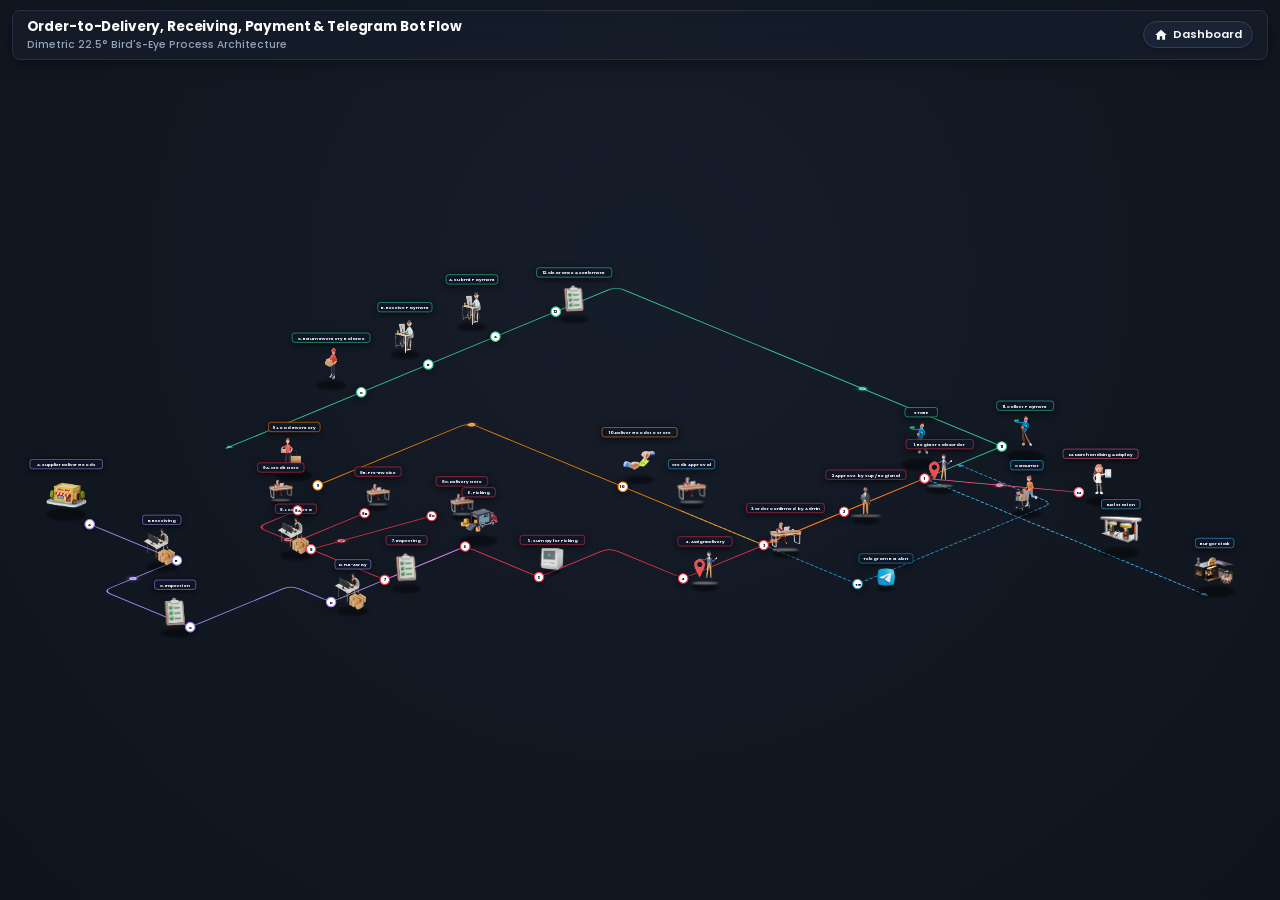
==== index.html @ 06680457 "Update dimetric process workflow diagram layout and assets" ====
<!DOCTYPE html>
<html lang="en">
<head>
    <meta charset="UTF-8">
    <meta name="viewport" content="width=device-width, initial-scale=1, viewport-fit=cover">
    <title>Order-to-Delivery, Receiving and Payment Flow Diagram</title>
    <!-- Google Fonts: Poppins -->
    <link rel="preconnect" href="https://fonts.googleapis.com">
    <link rel="preconnect" href="https://fonts.gstatic.com" crossorigin>
    <link href="https://fonts.googleapis.com/css2?family=Poppins:wght@400;500;600;700&display=swap" rel="stylesheet">
    <style>
        :root {
            --bg-main: #0f141c;
            --surface-card: #161d2a;
            --surface-alt: #1a2333;
            --border-subtle: #242f42;
            --border-muted: #2f3e57;
            --primary-color: #6366f1;
            --text-main: #f8fafc;
            --text-muted: #94a3b8;
            --font-family: 'Poppins', Arial, sans-serif;
            --color-red: #F0324B;
            --color-orange: #FF8C00;
            --color-green: #34D399;
            --color-purple: #A78BFA;
            --color-pink: #FF5C8A;
            --color-blue: #38BDF8;
            --color-telegram: #229ED9;
        }

        * {
            box-sizing: border-box;
            margin: 0;
            padding: 0;
        }

        html, body {
            width: 100vw;
            height: 100vh;
            margin: 0;
            padding: 0;
            overflow: hidden;
            background-color: var(--bg-main);
            font-family: var(--font-family);
            color: var(--text-main);
            -webkit-font-smoothing: antialiased;
        }

        /* Floating Top Dark Glass Header */
        header {
            position: absolute;
            top: 10px;
            left: 12px;
            right: 12px;
            padding: 0.35rem 0.85rem;
            display: flex;
            justify-content: space-between;
            align-items: center;
            border: 1px solid var(--border-subtle);
            background: rgba(22, 29, 42, 0.85);
            backdrop-filter: blur(12px);
            -webkit-backdrop-filter: blur(12px);
            border-radius: 8px;
            box-shadow: 0 4px 16px rgba(0, 0, 0, 0.35);
            z-index: 50;
        }

        .header-title-container {
            display: flex;
            flex-direction: column;
            gap: 0.05rem;
        }

        h1 {
            font-size: 0.85rem;
            font-weight: 700;
            color: #f8fafc;
            letter-spacing: -0.01em;
        }

        .subtitle {
            font-size: 0.65rem;
            color: var(--text-muted);
            font-weight: 500;
        }

        .controls {
            display: flex;
            align-items: center;
            gap: 0.5rem;
        }

        .btn-control {
            display: inline-flex;
            align-items: center;
            gap: 0.3rem;
            background-color: var(--surface-alt);
            border: 1px solid var(--border-muted);
            color: #f8fafc;
            font-family: var(--font-family);
            font-size: 0.7rem;
            font-weight: 600;
            padding: 0.25rem 0.65rem;
            border-radius: 9999px;
            cursor: pointer;
            transition: all 0.2s ease;
            box-shadow: 0 2px 4px rgba(0,0,0,0.2);
            text-decoration: none;
        }

        .btn-control:hover {
            background-color: var(--border-subtle);
            border-color: var(--primary-color);
            color: #38bdf8;
        }

        .btn-control:focus-visible {
            outline: 2px solid var(--primary-color);
            outline-offset: 2px;
        }

        .btn-control svg {
            width: 14px;
            height: 14px;
            fill: currentColor;
        }

        /* Full Viewport Canvas */
        main {
            position: absolute;
            inset: 0;
            width: 100vw;
            height: 100vh;
            display: flex;
            align-items: center;
            justify-content: center;
            overflow: hidden;
            background: radial-gradient(circle at 50% 30%, #161d2a 0%, #0f141c 100%);
        }

        .diagram-wrapper {
            width: 100vw;
            height: 100vh;
            position: relative;
        }

        svg#workflow-svg {
            width: 100vw;
            height: 100vh;
            display: block;
            overflow: visible;
        }

        /* Route Paths Styling */
        .route-path {
            fill: none;
            stroke-width: 3.25px;
            stroke-linejoin: round;
            stroke-linecap: round;
            transition: stroke-width 0.25s ease, opacity 0.25s ease;
        }

        .route-path.dashed {
            stroke-dasharray: 7, 7;
        }

        /* Node Badge Styling */
        .node-group {
            cursor: pointer;
            transition: transform 0.25s cubic-bezier(0.34, 1.56, 0.64, 1);
        }

        .node-circle {
            fill: #ffffff;
            stroke-width: 3px;
            filter: drop-shadow(0 4px 10px rgba(0,0,0,0.6));
            transition: r 0.2s ease, fill 0.2s ease;
        }

        .node-group:hover .node-circle,
        .node-group:focus-visible .node-circle {
            r: 15.5px;
            fill: #161d2a;
        }

        .node-text {
            font-family: var(--font-family);
            font-size: 11px;
            font-weight: 800;
            text-anchor: middle;
            dominant-baseline: central;
            pointer-events: none;
            fill: #0f141c;
            transition: fill 0.2s ease;
        }

        .node-group:hover .node-text,
        .node-group:focus-visible .node-text {
            fill: #ffffff;
        }

        .node-group:focus {
            outline: none;
        }

        .node-group:focus-visible .node-circle {
            stroke-dasharray: none;
            outline: 3px solid #38bdf8;
            outline-offset: 3px;
        }

        /* Upright Label Pill & Static Image Styling */
        .upright-group {
            pointer-events: none;
        }

        .hit-target {
            pointer-events: none;
        }

        .upright-image-container {
            pointer-events: none;
        }

        .upright-label-group {
            pointer-events: none;
        }

        .upright-label-text {
            font-family: var(--font-family);
            font-size: 11.5px;
            font-weight: 700;
            fill: #ffffff;
            text-anchor: middle;
            dominant-baseline: central;
            letter-spacing: -0.01em;
        }

        /* Motion Packets */
        .packet-particle {
            filter: drop-shadow(0 0 6px currentColor);
        }

        /* Dimming & Highlight states */
        .dimmed {
            opacity: 0.2 !important;
        }

        .highlighted {
            opacity: 1.0 !important;
            stroke-width: 4.5px !important;
        }

        /* Interactive Floating Tooltip */
        .tooltip {
            position: absolute;
            pointer-events: none;
            background: rgba(15, 23, 42, 0.96);
            border: 1px solid var(--border-muted);
            color: #ffffff;
            padding: 0.65rem 0.95rem;
            border-radius: 8px;
            font-size: 0.8rem;
            box-shadow: 0 12px 30px rgba(0, 0, 0, 0.5);
            backdrop-filter: blur(8px);
            opacity: 0;
            transform: translate(-50%, -120%) scale(0.95);
            transition: opacity 0.2s ease, transform 0.2s ease;
            z-index: 100;
            max-width: 270px;
            line-height: 1.4;
        }

        .tooltip.visible {
            opacity: 1;
            transform: translate(-50%, -120%) scale(1);
        }

        .tooltip-header {
            display: flex;
            align-items: center;
            gap: 0.5rem;
            font-weight: 700;
            font-size: 0.85rem;
            margin-bottom: 0.2rem;
        }

        .tooltip-badge {
            display: inline-flex;
            align-items: center;
            justify-content: center;
            min-width: 20px;
            height: 20px;
            padding: 0 4px;
            border-radius: 50%;
            color: #fff;
            font-size: 0.725rem;
            font-weight: 700;
        }

        .tooltip-desc {
            color: #cbd5e1;
            font-weight: 400;
        }

        @media (max-width: 768px) {
            header {
                top: 8px; left: 8px; right: 8px;
                padding: 0.5rem 1rem;
            }
            h1 { font-size: 1rem; }
        }
    </style>
</head>
<body>

    <header>
        <div class="header-title-container">
            <h1>Order-to-Delivery, Receiving, Payment & Telegram Bot Flow</h1>
            <div class="subtitle">Dimetric 22.5° Bird's-Eye Process Architecture</div>
        </div>
        <div class="controls">
            <a href="index.php" class="btn-control" title="Return to Dashboard">
                <svg viewBox="0 0 24 24"><path d="M10 20v-6h4v6h5v-8h3L12 3 2 12h3v8z"/></svg>
                <span>Dashboard</span>
            </a>
        </div>
    </header>

    <main>
        <div class="diagram-wrapper">
            <div id="diagram-tooltip" class="tooltip" role="tooltip"></div>
            <svg id="workflow-svg" preserveAspectRatio="xMidYMid meet">
                <defs>
                    <!-- Uniform Arrowhead Markers for Route Ends -->
                    <marker id="arrow-red" viewBox="0 0 10 10" refX="6" refY="5" markerWidth="6" markerHeight="6" orient="auto-start-reverse">
                        <path d="M 0 1.5 L 9 5 L 0 8.5 Z" fill="#F0324B"/>
                    </marker>
                    <marker id="arrow-orange" viewBox="0 0 10 10" refX="6" refY="5" markerWidth="6" markerHeight="6" orient="auto-start-reverse">
                        <path d="M 0 1.5 L 9 5 L 0 8.5 Z" fill="#FF8C00"/>
                    </marker>
                    <marker id="arrow-green" viewBox="0 0 10 10" refX="6" refY="5" markerWidth="6" markerHeight="6" orient="auto-start-reverse">
                        <path d="M 0 1.5 L 9 5 L 0 8.5 Z" fill="#34D399"/>
                    </marker>
                    <marker id="arrow-purple" viewBox="0 0 10 10" refX="6" refY="5" markerWidth="6" markerHeight="6" orient="auto-start-reverse">
                        <path d="M 0 1.5 L 9 5 L 0 8.5 Z" fill="#A78BFA"/>
                    </marker>
                    <marker id="arrow-pink" viewBox="0 0 10 10" refX="6" refY="5" markerWidth="6" markerHeight="6" orient="auto-start-reverse">
                        <path d="M 0 1.5 L 9 5 L 0 8.5 Z" fill="#FF5C8A"/>
                    </marker>
                    <marker id="arrow-blue" viewBox="0 0 10 10" refX="6" refY="5" markerWidth="6" markerHeight="6" orient="auto-start-reverse">
                        <path d="M 0 1.5 L 9 5 L 0 8.5 Z" fill="#38BDF8"/>
                    </marker>
                    <marker id="arrow-telegram" viewBox="0 0 10 10" refX="6" refY="5" markerWidth="6" markerHeight="6" orient="auto-start-reverse">
                        <path d="M 0 1.5 L 9 5 L 0 8.5 Z" fill="#229ED9"/>
                    </marker>

                    <!-- Light Gaussian Blur for Upright Ellipse Shadows -->
                    <filter id="shadow-blur">
                        <feGaussianBlur stdDeviation="3.5"/>
                    </filter>
                </defs>

                <!-- Ground Plane Dimmetric Group matrix(0.924 0.383 -0.924 0.383 ox oy) (22.5° Wide Diamond View) -->
                <g id="ground-plane" transform="matrix(0.924 0.383 -0.924 0.383 900 120)">
                    <g id="routes-container"></g>
                </g>

                <!-- Upright Screen-Space Groups (Depth-sorted & Un-squished) -->
                <g id="upright-container"></g>
                <g id="nodes-container"></g>
            </svg>
        </div>
    </main>

    <script>
        const OX = 900;
        const OY = 120;

        /**
         * Dimetric Projection Math: 22.5° Wide Three-Quarter Diamond Projection
         * cos(22.5°) = 0.924, sin(22.5°) = 0.383
         */
        function isoProject(x, y) {
            return {
                sx: OX + 0.924 * (x - y),
                sy: OY + 0.383 * (x + y)
            };
        }

        /**
         * Helper to generate smooth rounded corners for Orthogonal (H/V) Path Segments
         */
        function buildOrthogonalPath(points, radius = 24) {
            if (!points || points.length < 2) return '';
            let d = `M ${points[0].x} ${points[0].y}`;

            for (let i = 1; i < points.length - 1; i++) {
                const prev = points[i - 1];
                const curr = points[i];
                const next = points[i + 1];

                const dx1 = curr.x - prev.x;
                const dy1 = curr.y - prev.y;
                const len1 = Math.hypot(dx1, dy1);

                const dx2 = next.x - curr.x;
                const dy2 = next.y - curr.y;
                const len2 = Math.hypot(dx2, dy2);

                const r = Math.min(radius, len1 / 2, len2 / 2);

                const p1x = curr.x - (dx1 / len1) * r;
                const p1y = curr.y - (dy1 / len1) * r;

                const p2x = curr.x + (dx2 / len2) * r;
                const p2y = curr.y + (dy2 / len2) * r;

                d += ` L ${p1x} ${p1y} Q ${curr.x} ${curr.y} ${p2x} ${p2y}`;
            }

            d += ` L ${points[points.length - 1].x} ${points[points.length - 1].y}`;
            return d;
        }

        /**
         * Master Workflow Data Definition with Telegram Flow Combined & Expanded Breathing Room
         */
        const WORKFLOW_DATA = {
            routes: [
                {
                    id: 'red-route',
                    color: '#F0324B',
                    marker: 'url(#arrow-red)',
                    points: [
                        { x: 600, y: 150 },
                        { x: 600, y: 390 },
                        { x: 600, y: 630 },
                        { x: 600, y: 870 },
                        { x: 380, y: 870 },
                        { x: 380, y: 1080 },
                        { x: 160, y: 1080 },
                        { x: 160, y: 1320 },
                        { x: -60, y: 1320 }
                    ],
                    nodes: [
                        { id: '1', label: '1', title: 'Register Sales Order', x: 600, y: 150, desc: 'Sales rep registers sales order into ERP system.' },
                        { id: '2', label: '2', title: 'Approve by Sup / Regional / National', x: 600, y: 390, desc: 'Managerial approval hierarchy workflow.' },
                        { id: '3', label: '3', title: 'Sales Order confirmed by Sales Admin', x: 600, y: 630, desc: 'Sales Admin validates inventory availability & confirms order.' },
                        { id: '4', label: '4', title: 'Assign Delivery', x: 600, y: 870, desc: 'Logistics allocates fleet vehicle and assigns delivery route.' },
                        { id: '5', label: '5', title: 'Sum up quantity for picking', x: 380, y: 1080, desc: 'Consolidate items for warehouse picking list generation.' },
                        { id: '6', label: '6', title: 'Picking', x: 160, y: 1080, desc: 'Warehouse forklift team picks items from storage racks.' },
                        { id: '7', label: '7', title: 'Inspecting', x: 160, y: 1320, desc: 'Quality assurance checks picked goods against order slip.' },
                        { id: '8', label: '8', title: 'Loose Area', x: -60, y: 1320, desc: 'Staging loose packages for invoicing and loading.' }
                    ]
                },
                {
                    id: 'red-branch-8a',
                    color: '#F0324B',
                    marker: 'url(#arrow-red)',
                    points: [{ x: -60, y: 1320 }, { x: -220, y: 1320 }, { x: -220, y: 1200 }],
                    nodes: [
                        { id: '8A', label: '8A', title: 'Credit Note', x: -220, y: 1200, desc: 'Credit Note issue for pricing or return adjustments.' }
                    ]
                },
                {
                    id: 'red-branch-8b',
                    color: '#F0324B',
                    marker: 'url(#arrow-red)',
                    points: [{ x: -60, y: 1320 }, { x: -110, y: 1320 }, { x: -110, y: 1110 }],
                    nodes: [
                        { id: '8B', label: '8B', title: 'Pre-Invoice', x: -110, y: 1110, desc: 'Pre-Invoice draft document generated.' }
                    ]
                },
                {
                    id: 'red-branch-8c',
                    color: '#F0324B',
                    marker: 'url(#arrow-red)',
                    points: [{ x: -60, y: 1320 }, { x: 0, y: 1020 }],
                    nodes: [
                        { id: '8C', label: '8C', title: 'Delivery Note', x: 0, y: 1020, desc: 'Delivery Note confirmation accompanying shipment.' }
                    ]
                },
                {
                    id: 'credit-link',
                    color: '#38BDF8',
                    dashed: true,
                    points: [{ x: 600, y: 630 }, { x: 350, y: 630 }],
                    nodes: []
                },

                /* TELEGRAM REAL-TIME BOT PUSH FLOW */
                {
                    id: 'telegram-flow',
                    color: '#229ED9',
                    dashed: true,
                    marker: 'url(#arrow-telegram)',
                    points: [
                        { x: 600, y: 630 },
                        { x: 880, y: 630 },
                        { x: 880, y: 50 },
                        { x: 600, y: 50 }
                    ],
                    nodes: [
                        { id: 'TG', label: 'TG', title: 'Telegram Real-Time Bot Push', x: 880, y: 630, desc: 'Automatic instant push alerts for orders, stock & payments to Telegram.' }
                    ]
                },

                {
                    id: 'orange-route',
                    color: '#FF8C00',
                    marker: 'url(#arrow-orange)',
                    points: [
                        { x: -280, y: 1080 },
                        { x: -280, y: 630 },
                        { x: 600, y: 630 },
                        { x: 600, y: 150 }
                    ],
                    nodes: [
                        { id: '9', label: '9', title: 'Load Inventory', x: -280, y: 1080, desc: 'Load packed goods onto delivery trucks.' },
                        { id: '10', label: '10', title: 'Deliver the goods to store', x: 180, y: 630, desc: 'Transport goods to customer retail store location.' }
                    ]
                },
                {
                    id: 'green-route',
                    color: '#34D399',
                    marker: 'url(#arrow-green)',
                    points: [
                        { x: 600, y: 150 },
                        { x: 600, y: -80 },
                        { x: -550, y: -80 },
                        { x: -550, y: 1080 }
                    ],
                    nodes: [
                        { id: '11', label: '11', title: 'Collect payment', x: 600, y: -80, desc: 'Collect payment upon delivery at the store.' },
                        { id: '12', label: '12', title: 'Clearance & Settlement', x: -550, y: 100, desc: 'Reconcile invoice payments with financial accounts.' },
                        { id: '11A', label: 'A', title: 'Submit payment', x: -550, y: 280, desc: 'Customer/Store submits electronic or cash payment.' },
                        { id: '11B', label: 'B', title: 'Receive payment', x: -550, y: 480, desc: 'Finance department confirms payment receipt.' },
                        { id: '11C', label: 'C', title: 'Return inventory balance', x: -550, y: 680, desc: 'Return undelivered or balance stock to warehouse.' }
                    ]
                },
                {
                    id: 'purple-route',
                    color: '#A78BFA',
                    marker: 'url(#arrow-purple)',
                    points: [
                        { x: -480, y: 1560 },
                        { x: -220, y: 1560 },
                        { x: -220, y: 1780 },
                        { x: 40, y: 1780 },
                        { x: 40, y: 1480 },
                        { x: 160, y: 1480 },
                        { x: 160, y: 1080 }
                    ],
                    nodes: [
                        { id: 'PA', label: 'A', title: 'Supplier Deliver the goods', x: -480, y: 1560, desc: 'Supplier truck arrives with fresh stock.' },
                        { id: 'PB', label: 'B', title: 'Receiving', x: -220, y: 1560, desc: 'Receiving dock logs in incoming inventory shipment.' },
                        { id: 'PC', label: 'C', title: 'Inspection', x: 40, y: 1780, desc: 'Quality inspection of received supplier stock.' },
                        { id: 'PD', label: 'D', title: 'Put-Away', x: 160, y: 1480, desc: 'Transfer goods to warehouse racks (connects to Picking).' }
                    ]
                },
                {
                    id: 'pink-route',
                    color: '#FF5C8A',
                    marker: 'url(#arrow-pink)',
                    points: [
                        { x: 600, y: 150 },
                        { x: 880, y: -30 },
                        { x: 600, y: 150 }
                    ],
                    nodes: [
                        { id: 'M', label: 'M', title: 'Merchandising & Perfect store performing', x: 880, y: -30, desc: 'Merchandiser audit & store display optimization.' }
                    ]
                },
                {
                    id: 'blue-consumer-route',
                    color: '#38BDF8',
                    marker: 'url(#arrow-blue)',
                    dashed: true,
                    points: [
                        { x: 600, y: 150 },
                        { x: 880, y: 150 },
                        { x: 1160, y: 150 },
                        { x: 1440, y: 150 }
                    ],
                    nodes: []
                }
            ],

            uprights: [
                { id: 'u-store', x: 600, y: 150, width: 145, height: 125, label: 'STORE', assetImg: 'asset/11a.png', offX: -55, offY: -45, accentColor: '#34D399' },
                { id: 'u-consumer', x: 880, y: 150, width: 105, height: 115, label: 'Consumer', assetImg: 'asset/img_consumer.png', offX: 0, offY: -25, accentColor: '#38BDF8' },
                { id: 'u-fuel', x: 1160, y: 150, width: 135, height: 115, label: 'Fuel Station', assetImg: 'asset/Petrolem.png', offX: 0, offY: -25, accentColor: '#38BDF8' },
                { id: 'u-burger', x: 1440, y: 150, width: 140, height: 115, label: 'Burger Kiosk', assetImg: 'asset/Friend_and_Burger.png', offX: 0, offY: -25, accentColor: '#38BDF8' },

                { id: 'u-sales1', x: 600, y: 150, width: 98, height: 108, label: '1. Register Sales Order', assetImg: 'asset/1.png', offX: 65, offY: 20, accentColor: '#F0324B' },
                { id: 'u-sales2', x: 600, y: 390, width: 98, height: 108, label: '2. Approve by Sup / Regional', assetImg: 'asset/2.png', offX: 65, offY: 0, accentColor: '#F0324B' },
                { id: 'u-sales3', x: 600, y: 630, width: 98, height: 108, label: '3. Order Confirmed by Admin', assetImg: 'asset/3.png', offX: 65, offY: 0, accentColor: '#F0324B' },
                { id: 'u-credit-appr', x: 350, y: 630, width: 88, height: 95, label: 'Credit Approval', assetImg: 'asset/3.png', offX: 0, offY: -35, accentColor: '#38BDF8' },
                { id: 'u-telegram-bot', x: 880, y: 630, width: 65, height: 65, label: 'Telegram Bot Alert', assetImg: 'asset/3d-icon-social-media-app.png', offX: 60, offY: -25, accentColor: '#229ED9' },
                { id: 'u-sales4', x: 600, y: 870, width: 98, height: 108, label: '4. Assign Delivery', assetImg: 'asset/1.png', offX: 65, offY: 0, accentColor: '#F0324B' },

                { id: 'u-terminal', x: 380, y: 1080, width: 65, height: 68, label: '5. Sum Qty for Picking', assetImg: 'asset/5.png', offX: 0, offY: -40, accentColor: '#F0324B' },
                { id: 'u-forklift', x: 160, y: 1080, width: 135, height: 115, label: '6. Picking', assetImg: 'asset/3d-rendering-delivery-icon (1).png', offX: 0, offY: -40, accentColor: '#F0324B' },
                { id: 'u-inspect', x: 160, y: 1320, width: 105, height: 115, label: '7. Inspecting', assetImg: 'asset/—Pngtree—3d checklist with green checkmarks_23591523.png', offX: 65, offY: 0, accentColor: '#F0324B' },
                { id: 'u-loose', x: -60, y: 1320, width: 115, height: 110, label: '8. Loose Area', assetImg: 'asset/receiving.png', offX: 0, offY: 45, accentColor: '#F0324B' },

                { id: 'u-doc8a', x: -220, y: 1200, width: 72, height: 80, label: '8A. Credit Note', assetImg: 'asset/3.png', offX: -50, offY: 0, accentColor: '#F0324B' },
                { id: 'u-doc8b', x: -110, y: 1110, width: 72, height: 80, label: '8B. Pre-Invoice', assetImg: 'asset/3.png', offX: 0, offY: -40, accentColor: '#F0324B' },
                { id: 'u-doc8c', x: 0, y: 1020, width: 72, height: 80, label: '8C. Delivery Note', assetImg: 'asset/3.png', offX: 50, offY: -40, accentColor: '#F0324B' },

                { id: 'u-truck9', x: -280, y: 1080, width: 135, height: 115, label: '9. Load Inventory', assetImg: 'asset/9.png', offX: -70, offY: 0, accentColor: '#FF8C00' },
                { id: 'u-deliver10', x: 180, y: 630, width: 105, height: 112, label: '10. Deliver Goods to Store', assetImg: 'asset/10.png', offX: 0, offY: -50, accentColor: '#FF8C00' },

                { id: 'u-pay11', x: 600, y: -80, width: 135, height: 120, label: '11. Collect Payment', assetImg: 'asset/11a.png', offX: 70, offY: 0, accentColor: '#34D399' },
                { id: 'u-settlement12', x: -550, y: 100, width: 100, height: 110, label: '12. Clearance & Settlement', assetImg: 'asset/—Pngtree—3d checklist with green checkmarks_23591523.png', offX: 55, offY: 0, accentColor: '#34D399' },
                { id: 'u-payA', x: -550, y: 280, width: 105, height: 112, label: 'A. Submit Payment', assetImg: 'asset/11b.png', offX: -70, offY: 0, accentColor: '#34D399' },
                { id: 'u-payB', x: -550, y: 480, width: 105, height: 112, label: 'B. Receive Payment', assetImg: 'asset/11b.png', offX: -70, offY: 0, accentColor: '#34D399' },
                { id: 'u-payC', x: -550, y: 700, width: 110, height: 112, label: 'C. Return Inventory Balance', assetImg: 'asset/11c.png', offX: -70, offY: 0, accentColor: '#34D399' },

                { id: 'u-supplier-truck', x: -480, y: 1560, width: 145, height: 120, label: 'A. Supplier Deliver Goods', assetImg: 'asset/3d-rendering-delivery-icon.png', offX: -70, offY: 0, accentColor: '#A78BFA' },
                { id: 'u-receiving', x: -220, y: 1560, width: 115, height: 110, label: 'B. Receiving', assetImg: 'asset/receiving.png', offX: 0, offY: 45, accentColor: '#A78BFA' },
                { id: 'u-inspect-p', x: 40, y: 1780, width: 105, height: 115, label: 'C. Inspection', assetImg: 'asset/—Pngtree—3d checklist with green checkmarks_23591523.png', offX: 0, offY: 45, accentColor: '#A78BFA' },
                { id: 'u-putaway', x: 160, y: 1480, width: 115, height: 110, label: 'D. Put-Away', assetImg: 'asset/receiving.png', offX: 65, offY: 0, accentColor: '#A78BFA' },

                { id: 'u-merchandising', x: 880, y: -30, width: 105, height: 112, label: 'M. Merchandising & Display', assetImg: 'asset/merchandising.png', offX: 65, offY: 0, accentColor: '#FF5C8A' }
            ]
        };

        function getUprightContent(w, h, assetImg) {
            if (!assetImg) return '';
            return `<image href="${assetImg}" x="0" y="0" width="${w}" height="${h}" preserveAspectRatio="xMidYMid meet"/>`;
        }

        function renderLabelBadge(label, accentColor, h) {
            if (!label) return '';
            const fontCharWidth = 7.2;
            const padding = 20;
            const textWidth = label.length * fontCharWidth;
            const pillWidth = Math.max(90, textWidth + padding);
            const pillHeight = 26;
            const pillX = -pillWidth / 2;
            const pillY = -h - 32;

            return `
                <g class="upright-label-group">
                    <rect class="upright-label-bg" x="${pillX}" y="${pillY}" width="${pillWidth}" height="${pillHeight}" rx="7" 
                          fill="rgba(15, 23, 42, 0.92)" stroke="${accentColor || '#38bdf8'}" stroke-width="1.5" 
                          filter="drop-shadow(0 4px 10px rgba(0,0,0,0.8))"/>
                    <text class="upright-label-text" x="0" y="${pillY + pillHeight / 2 + 1}">${label}</text>
                </g>
            `;
        }

        /**
         * Main Render Function
         */
        function renderDiagram() {
            const routesContainer = document.getElementById('routes-container');
            const nodesContainer = document.getElementById('nodes-container');
            const uprightContainer = document.getElementById('upright-container');

            routesContainer.innerHTML = '';
            nodesContainer.innerHTML = '';
            uprightContainer.innerHTML = '';

            let minX = Infinity, minY = Infinity, maxX = -Infinity, maxY = -Infinity;

            // 1. Render Orthogonal Routes & Step Badges
            WORKFLOW_DATA.routes.forEach(route => {
                const pathId = `path-${route.id}`;
                const pathD = buildOrthogonalPath(route.points, 24);

                route.points.forEach(p => {
                    const proj = isoProject(p.x, p.y);
                    minX = Math.min(minX, proj.sx);
                    maxX = Math.max(maxX, proj.sx);
                    minY = Math.min(minY, proj.sy);
                    maxY = Math.max(maxY, proj.sy);
                });

                // Route Path
                const pathEl = document.createElementNS('http://www.w3.org/2000/svg', 'path');
                pathEl.setAttribute('id', pathId);
                pathEl.setAttribute('d', pathD);
                pathEl.setAttribute('class', `route-path ${route.dashed ? 'dashed' : ''}`);
                pathEl.setAttribute('stroke', route.color);
                if (route.marker) {
                    pathEl.setAttribute('marker-end', route.marker);
                }
                pathEl.dataset.routeId = route.id;
                routesContainer.appendChild(pathEl);

                // Motion Packets along Route
                if (!route.dashed) {
                    const particleGroup = document.createElementNS('http://www.w3.org/2000/svg', 'g');
                    particleGroup.setAttribute('class', 'packet-particle');
                    particleGroup.style.color = route.color;

                    const circleParticle = document.createElementNS('http://www.w3.org/2000/svg', 'circle');
                    circleParticle.setAttribute('r', '6.5');
                    circleParticle.setAttribute('fill', route.color);
                    circleParticle.setAttribute('stroke', '#ffffff');
                    circleParticle.setAttribute('stroke-width', '2');
                    particleGroup.appendChild(circleParticle);

                    const animMotion = document.createElementNS('http://www.w3.org/2000/svg', 'animateMotion');
                    animMotion.setAttribute('dur', '8s');
                    animMotion.setAttribute('repeatCount', 'indefinite');
                    animMotion.setAttribute('rotate', 'auto');

                    const mpath = document.createElementNS('http://www.w3.org/2000/svg', 'mpath');
                    mpath.setAttribute('href', `#${pathId}`);
                    mpath.setAttributeNS('http://www.w3.org/1999/xlink', 'xlink:href', `#${pathId}`);
                    animMotion.appendChild(mpath);

                    particleGroup.appendChild(animMotion);
                    routesContainer.appendChild(particleGroup);

                    try {
                        animMotion.beginElement();
                    } catch (e) {}
                }

                // Numbered White Circle Step Badges in Screen Space
                route.nodes.forEach(node => {
                    const proj = isoProject(node.x, node.y);
                    const nodeG = document.createElementNS('http://www.w3.org/2000/svg', 'g');
                    nodeG.setAttribute('class', 'node-group');
                    nodeG.setAttribute('transform', `translate(${proj.sx.toFixed(1)}, ${proj.sy.toFixed(1)})`);
                    nodeG.setAttribute('tabindex', '0');
                    nodeG.setAttribute('role', 'button');
                    nodeG.setAttribute('aria-label', `Step ${node.label}: ${node.title}`);
                    nodeG.dataset.routeId = route.id;
                    nodeG.dataset.nodeId = node.id;
                    nodeG.dataset.title = node.title;
                    nodeG.dataset.desc = node.desc;
                    nodeG.dataset.color = route.color;

                    const circle = document.createElementNS('http://www.w3.org/2000/svg', 'circle');
                    circle.setAttribute('class', 'node-circle');
                    circle.setAttribute('cx', '0');
                    circle.setAttribute('cy', '0');
                    circle.setAttribute('r', '13');
                    circle.setAttribute('stroke', route.color);

                    const text = document.createElementNS('http://www.w3.org/2000/svg', 'text');
                    text.setAttribute('class', 'node-text');
                    text.setAttribute('x', '0');
                    text.setAttribute('y', '0');
                    text.textContent = node.label;

                    nodeG.appendChild(circle);
                    nodeG.appendChild(text);

                    nodeG.addEventListener('mouseenter', handleNodeHover);
                    nodeG.addEventListener('mouseleave', handleNodeLeave);
                    nodeG.addEventListener('focus', handleNodeHover);
                    nodeG.addEventListener('blur', handleNodeLeave);

                    nodesContainer.appendChild(nodeG);
                });
            });

            // 2. Depth Sort Upright Billboards by screen Y (Painter's Algorithm)
            WORKFLOW_DATA.uprights.forEach(u => {
                const posX = u.x + (u.offX || 0);
                const posY = u.y + (u.offY || 0);
                const proj = isoProject(posX, posY);
                u.sx = proj.sx;
                u.sy = proj.sy;

                minX = Math.min(minX, u.sx - u.width / 2 - 30);
                maxX = Math.max(maxX, u.sx + u.width / 2 + 30);
                minY = Math.min(minY, u.sy - u.height - 65);
                maxY = Math.max(maxY, u.sy + 30);
            });

            WORKFLOW_DATA.uprights.sort((a, b) => a.sy - b.sy);

            // 3. Render Image Billboards & Upright Step Badges with Static Hit Target (Zero Hover Glitch)
            WORKFLOW_DATA.uprights.forEach(u => {
                const uprightG = document.createElementNS('http://www.w3.org/2000/svg', 'g');
                uprightG.setAttribute('id', u.id);
                uprightG.setAttribute('class', 'upright-group');
                uprightG.setAttribute('transform', `translate(${u.sx}, ${u.sy})`);

                const shadowRx = Math.max(14, u.width * 0.38);
                const shadowRy = Math.max(8, u.width * 0.12);

                const hitBoxMarkup = `
                    <!-- Static Invisible Hit Target prevents hover glitching completely -->
                    <rect class="hit-target" x="${-u.width / 2 - 12}" y="${-u.height - 38}" width="${u.width + 24}" height="${u.height + 48}" fill="transparent"/>
                `;

                const imageMarkup = u.assetImg ? `
                    <!-- Dark Ellipse Ground Shadow -->
                    <ellipse cx="0" cy="0" rx="${shadowRx}" ry="${shadowRy}" fill="#000000" fill-opacity="0.45" filter="url(#shadow-blur)"/>
                    
                    <!-- Moderately Scaled Asset Image Bottom-Center Anchored -->
                    <g class="upright-image-container" transform="translate(${-u.width / 2}, ${-u.height})">
                        ${getUprightContent(u.width, u.height, u.assetImg)}
                    </g>
                ` : '';

                const labelMarkup = renderLabelBadge(u.label, u.accentColor, u.height);

                uprightG.innerHTML = `
                    ${hitBoxMarkup}
                    ${imageMarkup}
                    ${labelMarkup}
                `;

                uprightContainer.appendChild(uprightG);
            });

            // 4. Auto-Compute ViewBox for Dimetric Projection
            const pad = 80;
            minX -= pad;
            minY -= pad;
            maxX += pad;
            maxY += pad;

            const vbWidth = Math.max(1600, maxX - minX);
            const vbHeight = Math.max(900, maxY - minY);

            const svg = document.getElementById('workflow-svg');
            svg.setAttribute('viewBox', `${minX.toFixed(1)} ${minY.toFixed(1)} ${vbWidth.toFixed(1)} ${vbHeight.toFixed(1)}`);
            try {
                svg.unpauseAnimations();
            } catch(e) {}
        }

        /**
         * Interactive Tooltip & Highlight Event Handlers
         */
        const tooltipEl = document.getElementById('diagram-tooltip');

        function handleNodeHover(e) {
            const target = e.currentTarget;
            const routeId = target.dataset.routeId;
            const title = target.dataset.title;
            const desc = target.dataset.desc;
            const color = target.dataset.color;
            const nodeTextEl = target.querySelector('.node-text');
            const label = nodeTextEl ? nodeTextEl.textContent : (target.dataset.nodeId || '');

            document.querySelectorAll('.route-path').forEach(path => {
                if (path.dataset.routeId === routeId) {
                    path.classList.add('highlighted');
                } else {
                    path.classList.add('dimmed');
                }
            });

            document.querySelectorAll('.node-group').forEach(ng => {
                if (ng.dataset.routeId !== routeId) {
                    ng.classList.add('dimmed');
                }
            });

            tooltipEl.innerHTML = `
                <div class="tooltip-header">
                    <span class="tooltip-badge" style="background:${color}">${label}</span>
                    <span>${title}</span>
                </div>
                <div class="tooltip-desc">${desc}</div>
            `;

            const bbox = target.getBoundingClientRect();
            const wrapperBbox = document.querySelector('.diagram-wrapper').getBoundingClientRect();
            
            const left = bbox.left - wrapperBbox.left + (bbox.width / 2);
            const top = bbox.top - wrapperBbox.top;

            tooltipEl.style.left = `${left}px`;
            tooltipEl.style.top = `${top}px`;
            tooltipEl.classList.add('visible');
        }

        function handleNodeLeave() {
            document.querySelectorAll('.route-path').forEach(path => {
                path.classList.remove('highlighted', 'dimmed');
            });
            document.querySelectorAll('.node-group').forEach(ng => {
                ng.classList.remove('dimmed');
            });
            tooltipEl.classList.remove('visible');
        }

        document.addEventListener('DOMContentLoaded', () => {
            renderDiagram();
        });
    </script>
</body>
</html>
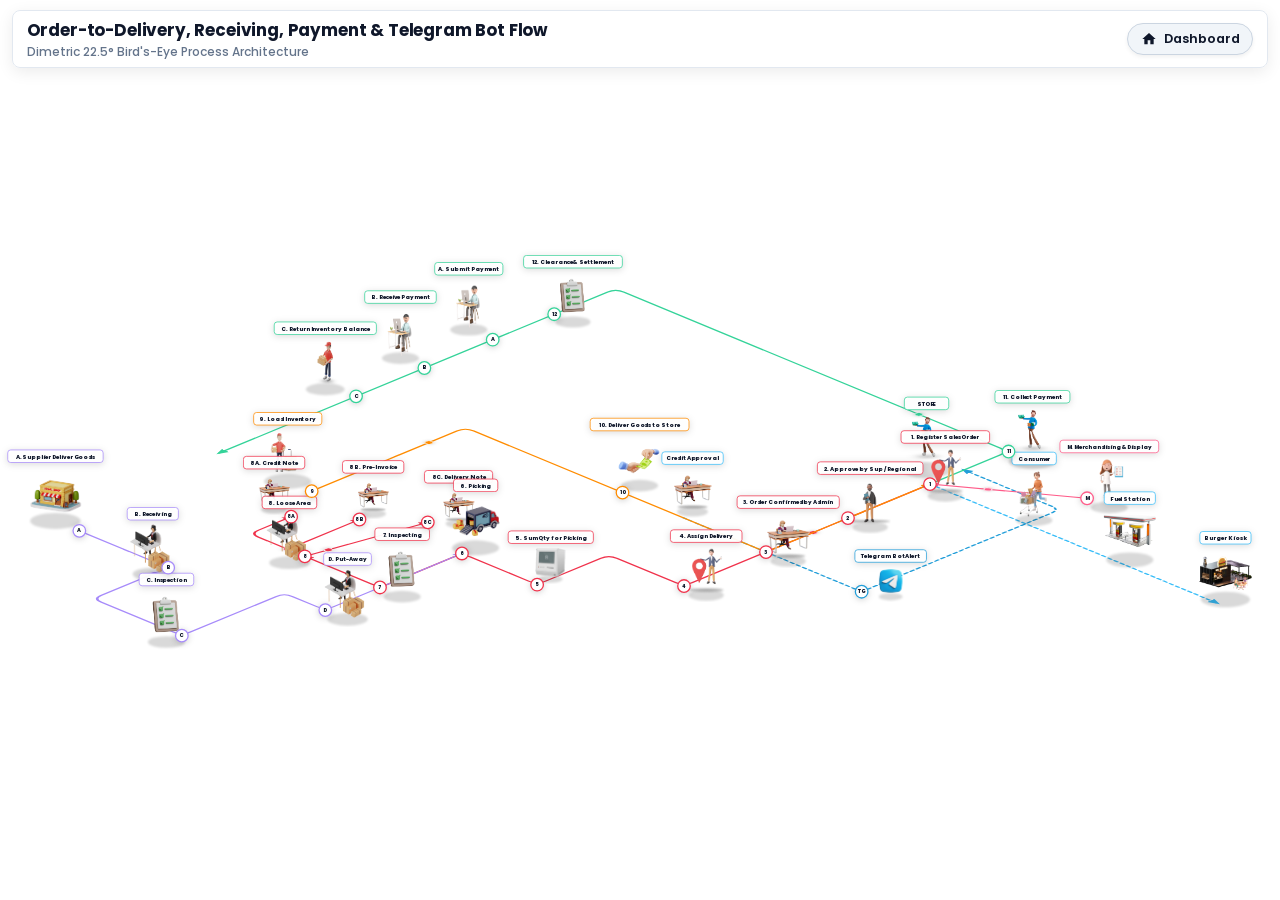
==== commit 3b06a233: "Update diagram workflow to white background theme with enlarged assets and synchronized hover transi" ====
--- a/index.html
+++ b/index.html
@@ -10,22 +10,22 @@
     <link href="https://fonts.googleapis.com/css2?family=Poppins:wght@400;500;600;700&display=swap" rel="stylesheet">
     <style>
         :root {
-            --bg-main: #0f141c;
-            --surface-card: #161d2a;
-            --surface-alt: #1a2333;
-            --border-subtle: #242f42;
-            --border-muted: #2f3e57;
+            --bg-main: #ffffff;
+            --surface-card: #ffffff;
+            --surface-alt: #f1f5f9;
+            --border-subtle: #e2e8f0;
+            --border-muted: #cbd5e1;
             --primary-color: #6366f1;
-            --text-main: #f8fafc;
-            --text-muted: #94a3b8;
+            --text-main: #0f172a;
+            --text-muted: #64748b;
             --font-family: 'Poppins', Arial, sans-serif;
             --color-red: #F0324B;
             --color-orange: #FF8C00;
-            --color-green: #34D399;
-            --color-purple: #A78BFA;
-            --color-pink: #FF5C8A;
-            --color-blue: #38BDF8;
-            --color-telegram: #229ED9;
+            --color-green: #10B981;
+            --color-purple: #8B5CF6;
+            --color-pink: #EC4899;
+            --color-blue: #0284C7;
+            --color-telegram: #0088CC;
         }
 
         * {
@@ -40,13 +40,13 @@
             margin: 0;
             padding: 0;
             overflow: hidden;
-            background-color: var(--bg-main);
+            background-color: #ffffff;
             font-family: var(--font-family);
             color: var(--text-main);
             -webkit-font-smoothing: antialiased;
         }
 
-        /* Floating Top Dark Glass Header */
+        /* Floating Top Light Glass Header */
         header {
             position: absolute;
             top: 10px;
@@ -57,11 +57,11 @@
             justify-content: space-between;
             align-items: center;
             border: 1px solid var(--border-subtle);
-            background: rgba(22, 29, 42, 0.85);
+            background: rgba(255, 255, 255, 0.92);
             backdrop-filter: blur(12px);
             -webkit-backdrop-filter: blur(12px);
             border-radius: 8px;
-            box-shadow: 0 4px 16px rgba(0, 0, 0, 0.35);
+            box-shadow: 0 4px 16px rgba(0, 0, 0, 0.08);
             z-index: 50;
         }
 
@@ -72,14 +72,14 @@
         }
 
         h1 {
-            font-size: 0.85rem;
+            font-size: 1.05rem;
             font-weight: 700;
-            color: #f8fafc;
+            color: #0f172a;
             letter-spacing: -0.01em;
         }
 
         .subtitle {
-            font-size: 0.65rem;
+            font-size: 0.75rem;
             color: var(--text-muted);
             font-weight: 500;
         }
@@ -93,25 +93,25 @@
         .btn-control {
             display: inline-flex;
             align-items: center;
-            gap: 0.3rem;
+            gap: 0.4rem;
             background-color: var(--surface-alt);
             border: 1px solid var(--border-muted);
-            color: #f8fafc;
+            color: #0f172a;
             font-family: var(--font-family);
-            font-size: 0.7rem;
+            font-size: 0.8rem;
             font-weight: 600;
-            padding: 0.25rem 0.65rem;
+            padding: 0.35rem 0.8rem;
             border-radius: 9999px;
             cursor: pointer;
             transition: all 0.2s ease;
-            box-shadow: 0 2px 4px rgba(0,0,0,0.2);
+            box-shadow: 0 2px 4px rgba(0,0,0,0.06);
             text-decoration: none;
         }
 
         .btn-control:hover {
-            background-color: var(--border-subtle);
+            background-color: #e2e8f0;
             border-color: var(--primary-color);
-            color: #38bdf8;
+            color: #2563eb;
         }
 
         .btn-control:focus-visible {
@@ -120,8 +120,8 @@
         }
 
         .btn-control svg {
-            width: 14px;
-            height: 14px;
+            width: 16px;
+            height: 16px;
             fill: currentColor;
         }
 
@@ -135,7 +135,7 @@
             align-items: center;
             justify-content: center;
             overflow: hidden;
-            background: radial-gradient(circle at 50% 30%, #161d2a 0%, #0f141c 100%);
+            background: #ffffff;
         }
 
         .diagram-wrapper {
@@ -154,49 +154,52 @@
         /* Route Paths Styling */
         .route-path {
             fill: none;
-            stroke-width: 3.25px;
+            stroke-width: 5px;
             stroke-linejoin: round;
             stroke-linecap: round;
-            transition: stroke-width 0.25s ease, opacity 0.25s ease;
+            transition: stroke-width 0.3s cubic-bezier(0.34, 1.56, 0.64, 1), opacity 0.3s ease, filter 0.3s ease;
         }
 
         .route-path.dashed {
-            stroke-dasharray: 7, 7;
+            stroke-dasharray: 9, 9;
         }
 
         /* Node Badge Styling */
         .node-group {
             cursor: pointer;
-            transition: transform 0.25s cubic-bezier(0.34, 1.56, 0.64, 1);
+            transition: opacity 0.25s ease;
         }
 
         .node-circle {
             fill: #ffffff;
-            stroke-width: 3px;
-            filter: drop-shadow(0 4px 10px rgba(0,0,0,0.6));
-            transition: r 0.2s ease, fill 0.2s ease;
+            stroke-width: 3.5px;
+            filter: drop-shadow(0 3px 8px rgba(0,0,0,0.18));
+            transition: r 0.3s cubic-bezier(0.34, 1.56, 0.64, 1), fill 0.25s ease, stroke-width 0.25s ease, filter 0.25s ease;
         }
 
         .node-group:hover .node-circle,
         .node-group:focus-visible .node-circle {
-            r: 15.5px;
-            fill: #161d2a;
+            r: 22px;
+            stroke-width: 4.5px;
+            fill: #0f172a;
+            filter: drop-shadow(0 6px 16px rgba(0,0,0,0.3));
         }
 
         .node-text {
             font-family: var(--font-family);
-            font-size: 11px;
+            font-size: 14px;
             font-weight: 800;
             text-anchor: middle;
             dominant-baseline: central;
             pointer-events: none;
-            fill: #0f141c;
-            transition: fill 0.2s ease;
+            fill: #0f172a;
+            transition: fill 0.25s ease, font-size 0.25s ease;
         }
 
         .node-group:hover .node-text,
         .node-group:focus-visible .node-text {
             fill: #ffffff;
+            font-size: 16px;
         }
 
         .node-group:focus {
@@ -205,40 +208,90 @@
 
         .node-group:focus-visible .node-circle {
             stroke-dasharray: none;
-            outline: 3px solid #38bdf8;
+            outline: 3px solid #0284c7;
             outline-offset: 3px;
         }
 
-        /* Upright Label Pill & Static Image Styling */
+        /* Upright Label Pill & Interactive 3D Image Hover Styling */
         .upright-group {
-            pointer-events: none;
+            pointer-events: auto;
+            cursor: pointer;
+            transition: opacity 0.25s ease;
         }
 
         .hit-target {
-            pointer-events: none;
+            pointer-events: auto;
+        }
+
+        .upright-content {
+            pointer-events: auto;
+            transform-box: fill-box;
+            transform-origin: bottom center;
+            transition: transform 0.35s cubic-bezier(0.34, 1.56, 0.64, 1);
+        }
+
+        .upright-group:hover .upright-content {
+            transform: translateY(-12px) scale(1.1);
         }
 
         .upright-image-container {
-            pointer-events: none;
+            pointer-events: auto;
+        }
+
+        .upright-image-container image {
+            pointer-events: auto;
+            transition: filter 0.35s ease;
+        }
+
+        .upright-group:hover .upright-image-container image {
+            filter: drop-shadow(0 18px 34px rgba(0, 0, 0, 0.35)) brightness(1.06);
+        }
+
+        /* Ground Ellipse Shadow Lift Effect on Hover */
+        .ground-shadow {
+            transform-box: fill-box;
+            transform-origin: center;
+            transition: transform 0.35s cubic-bezier(0.34, 1.56, 0.64, 1), opacity 0.35s ease;
+        }
+
+        .upright-group:hover .ground-shadow {
+            transform: scale(0.75);
+            opacity: 0.45;
         }
 
         .upright-label-group {
-            pointer-events: none;
+            pointer-events: auto;
+        }
+
+        .upright-label-bg {
+            transition: fill 0.25s ease, stroke-width 0.25s ease, filter 0.25s ease;
+        }
+
+        .upright-group:hover .upright-label-bg {
+            fill: #0f172a;
+            stroke-width: 2.5px;
+            filter: drop-shadow(0 6px 14px rgba(0,0,0,0.3));
         }
 
         .upright-label-text {
             font-family: var(--font-family);
-            font-size: 11.5px;
-            font-weight: 700;
-            fill: #ffffff;
+            font-size: 15px;
+            font-weight: 800;
+            fill: #0f172a;
             text-anchor: middle;
             dominant-baseline: central;
             letter-spacing: -0.01em;
+            transition: fill 0.25s ease;
+        }
+
+        .upright-group:hover .upright-label-text {
+            fill: #ffffff;
         }
 
         /* Motion Packets */
         .packet-particle {
-            filter: drop-shadow(0 0 6px currentColor);
+            filter: drop-shadow(0 0 6px rgba(0, 0, 0, 0.2));
+            transition: filter 0.25s ease;
         }
 
         /* Dimming & Highlight states */
@@ -248,24 +301,26 @@
 
         .highlighted {
             opacity: 1.0 !important;
-            stroke-width: 4.5px !important;
+            stroke-width: 7.5px !important;
+            filter: drop-shadow(0 0 10px currentColor);
         }
 
         /* Interactive Floating Tooltip */
         .tooltip {
             position: absolute;
             pointer-events: none;
-            background: rgba(15, 23, 42, 0.96);
+            background: rgba(255, 255, 255, 0.96);
             border: 1px solid var(--border-muted);
-            color: #ffffff;
+            color: #0f172a;
             padding: 0.65rem 0.95rem;
-            border-radius: 8px;
+            border-radius: 10px;
             font-size: 0.8rem;
-            box-shadow: 0 12px 30px rgba(0, 0, 0, 0.5);
-            backdrop-filter: blur(8px);
+            box-shadow: 0 12px 30px rgba(0, 0, 0, 0.15);
+            backdrop-filter: blur(12px);
+            -webkit-backdrop-filter: blur(12px);
             opacity: 0;
-            transform: translate(-50%, -120%) scale(0.95);
-            transition: opacity 0.2s ease, transform 0.2s ease;
+            transform: translate(-50%, -110%) scale(0.9);
+            transition: opacity 0.25s cubic-bezier(0.16, 1, 0.3, 1), transform 0.25s cubic-bezier(0.34, 1.56, 0.64, 1);
             z-index: 100;
             max-width: 270px;
             line-height: 1.4;
@@ -273,7 +328,7 @@
 
         .tooltip.visible {
             opacity: 1;
-            transform: translate(-50%, -120%) scale(1);
+            transform: translate(-50%, -125%) scale(1);
         }
 
         .tooltip-header {
@@ -299,7 +354,7 @@
         }
 
         .tooltip-desc {
-            color: #cbd5e1;
+            color: #475569;
             font-weight: 400;
         }
 
@@ -588,42 +643,42 @@
             ],
 
             uprights: [
-                { id: 'u-store', x: 600, y: 150, width: 145, height: 125, label: 'STORE', assetImg: 'asset/11a.png', offX: -55, offY: -45, accentColor: '#34D399' },
-                { id: 'u-consumer', x: 880, y: 150, width: 105, height: 115, label: 'Consumer', assetImg: 'asset/img_consumer.png', offX: 0, offY: -25, accentColor: '#38BDF8' },
-                { id: 'u-fuel', x: 1160, y: 150, width: 135, height: 115, label: 'Fuel Station', assetImg: 'asset/Petrolem.png', offX: 0, offY: -25, accentColor: '#38BDF8' },
-                { id: 'u-burger', x: 1440, y: 150, width: 140, height: 115, label: 'Burger Kiosk', assetImg: 'asset/Friend_and_Burger.png', offX: 0, offY: -25, accentColor: '#38BDF8' },
-
-                { id: 'u-sales1', x: 600, y: 150, width: 98, height: 108, label: '1. Register Sales Order', assetImg: 'asset/1.png', offX: 65, offY: 20, accentColor: '#F0324B' },
-                { id: 'u-sales2', x: 600, y: 390, width: 98, height: 108, label: '2. Approve by Sup / Regional', assetImg: 'asset/2.png', offX: 65, offY: 0, accentColor: '#F0324B' },
-                { id: 'u-sales3', x: 600, y: 630, width: 98, height: 108, label: '3. Order Confirmed by Admin', assetImg: 'asset/3.png', offX: 65, offY: 0, accentColor: '#F0324B' },
-                { id: 'u-credit-appr', x: 350, y: 630, width: 88, height: 95, label: 'Credit Approval', assetImg: 'asset/3.png', offX: 0, offY: -35, accentColor: '#38BDF8' },
-                { id: 'u-telegram-bot', x: 880, y: 630, width: 65, height: 65, label: 'Telegram Bot Alert', assetImg: 'asset/3d-icon-social-media-app.png', offX: 60, offY: -25, accentColor: '#229ED9' },
-                { id: 'u-sales4', x: 600, y: 870, width: 98, height: 108, label: '4. Assign Delivery', assetImg: 'asset/1.png', offX: 65, offY: 0, accentColor: '#F0324B' },
-
-                { id: 'u-terminal', x: 380, y: 1080, width: 65, height: 68, label: '5. Sum Qty for Picking', assetImg: 'asset/5.png', offX: 0, offY: -40, accentColor: '#F0324B' },
-                { id: 'u-forklift', x: 160, y: 1080, width: 135, height: 115, label: '6. Picking', assetImg: 'asset/3d-rendering-delivery-icon (1).png', offX: 0, offY: -40, accentColor: '#F0324B' },
-                { id: 'u-inspect', x: 160, y: 1320, width: 105, height: 115, label: '7. Inspecting', assetImg: 'asset/—Pngtree—3d checklist with green checkmarks_23591523.png', offX: 65, offY: 0, accentColor: '#F0324B' },
-                { id: 'u-loose', x: -60, y: 1320, width: 115, height: 110, label: '8. Loose Area', assetImg: 'asset/receiving.png', offX: 0, offY: 45, accentColor: '#F0324B' },
-
-                { id: 'u-doc8a', x: -220, y: 1200, width: 72, height: 80, label: '8A. Credit Note', assetImg: 'asset/3.png', offX: -50, offY: 0, accentColor: '#F0324B' },
-                { id: 'u-doc8b', x: -110, y: 1110, width: 72, height: 80, label: '8B. Pre-Invoice', assetImg: 'asset/3.png', offX: 0, offY: -40, accentColor: '#F0324B' },
-                { id: 'u-doc8c', x: 0, y: 1020, width: 72, height: 80, label: '8C. Delivery Note', assetImg: 'asset/3.png', offX: 50, offY: -40, accentColor: '#F0324B' },
-
-                { id: 'u-truck9', x: -280, y: 1080, width: 135, height: 115, label: '9. Load Inventory', assetImg: 'asset/9.png', offX: -70, offY: 0, accentColor: '#FF8C00' },
-                { id: 'u-deliver10', x: 180, y: 630, width: 105, height: 112, label: '10. Deliver Goods to Store', assetImg: 'asset/10.png', offX: 0, offY: -50, accentColor: '#FF8C00' },
-
-                { id: 'u-pay11', x: 600, y: -80, width: 135, height: 120, label: '11. Collect Payment', assetImg: 'asset/11a.png', offX: 70, offY: 0, accentColor: '#34D399' },
-                { id: 'u-settlement12', x: -550, y: 100, width: 100, height: 110, label: '12. Clearance & Settlement', assetImg: 'asset/—Pngtree—3d checklist with green checkmarks_23591523.png', offX: 55, offY: 0, accentColor: '#34D399' },
-                { id: 'u-payA', x: -550, y: 280, width: 105, height: 112, label: 'A. Submit Payment', assetImg: 'asset/11b.png', offX: -70, offY: 0, accentColor: '#34D399' },
-                { id: 'u-payB', x: -550, y: 480, width: 105, height: 112, label: 'B. Receive Payment', assetImg: 'asset/11b.png', offX: -70, offY: 0, accentColor: '#34D399' },
-                { id: 'u-payC', x: -550, y: 700, width: 110, height: 112, label: 'C. Return Inventory Balance', assetImg: 'asset/11c.png', offX: -70, offY: 0, accentColor: '#34D399' },
-
-                { id: 'u-supplier-truck', x: -480, y: 1560, width: 145, height: 120, label: 'A. Supplier Deliver Goods', assetImg: 'asset/3d-rendering-delivery-icon.png', offX: -70, offY: 0, accentColor: '#A78BFA' },
-                { id: 'u-receiving', x: -220, y: 1560, width: 115, height: 110, label: 'B. Receiving', assetImg: 'asset/receiving.png', offX: 0, offY: 45, accentColor: '#A78BFA' },
-                { id: 'u-inspect-p', x: 40, y: 1780, width: 105, height: 115, label: 'C. Inspection', assetImg: 'asset/—Pngtree—3d checklist with green checkmarks_23591523.png', offX: 0, offY: 45, accentColor: '#A78BFA' },
-                { id: 'u-putaway', x: 160, y: 1480, width: 115, height: 110, label: 'D. Put-Away', assetImg: 'asset/receiving.png', offX: 65, offY: 0, accentColor: '#A78BFA' },
-
-                { id: 'u-merchandising', x: 880, y: -30, width: 105, height: 112, label: 'M. Merchandising & Display', assetImg: 'asset/merchandising.png', offX: 65, offY: 0, accentColor: '#FF5C8A' }
+                { id: 'u-store', x: 600, y: 150, width: 180, height: 155, label: 'STORE', assetImg: 'asset/11a.png', offX: -55, offY: -45, accentColor: '#34D399' },
+                { id: 'u-consumer', x: 880, y: 150, width: 130, height: 142, label: 'Consumer', assetImg: 'asset/img_consumer.png', offX: 0, offY: -25, accentColor: '#38BDF8' },
+                { id: 'u-fuel', x: 1160, y: 150, width: 168, height: 142, label: 'Fuel Station', assetImg: 'asset/Petrolem.png', offX: 0, offY: -25, accentColor: '#38BDF8' },
+                { id: 'u-burger', x: 1440, y: 150, width: 175, height: 142, label: 'Burger Kiosk', assetImg: 'asset/Friend_and_Burger.png', offX: 0, offY: -25, accentColor: '#38BDF8' },
+
+                { id: 'u-sales1', x: 600, y: 150, width: 125, height: 135, label: '1. Register Sales Order', assetImg: 'asset/1.png', offX: 65, offY: 20, accentColor: '#F0324B' },
+                { id: 'u-sales2', x: 600, y: 390, width: 125, height: 135, label: '2. Approve by Sup / Regional', assetImg: 'asset/2.png', offX: 65, offY: 0, accentColor: '#F0324B' },
+                { id: 'u-sales3', x: 600, y: 630, width: 125, height: 135, label: '3. Order Confirmed by Admin', assetImg: 'asset/3.png', offX: 65, offY: 0, accentColor: '#F0324B' },
+                { id: 'u-credit-appr', x: 350, y: 630, width: 110, height: 120, label: 'Credit Approval', assetImg: 'asset/3.png', offX: 0, offY: -35, accentColor: '#38BDF8' },
+                { id: 'u-telegram-bot', x: 880, y: 630, width: 85, height: 85, label: 'Telegram Bot Alert', assetImg: 'asset/3d-icon-social-media-app.png', offX: 60, offY: -25, accentColor: '#229ED9' },
+                { id: 'u-sales4', x: 600, y: 870, width: 125, height: 135, label: '4. Assign Delivery', assetImg: 'asset/1.png', offX: 65, offY: 0, accentColor: '#F0324B' },
+
+                { id: 'u-terminal', x: 380, y: 1080, width: 85, height: 88, label: '5. Sum Qty for Picking', assetImg: 'asset/5.png', offX: 0, offY: -40, accentColor: '#F0324B' },
+                { id: 'u-forklift', x: 160, y: 1080, width: 168, height: 144, label: '6. Picking', assetImg: 'asset/3d-rendering-delivery-icon (1).png', offX: 0, offY: -40, accentColor: '#F0324B' },
+                { id: 'u-inspect', x: 160, y: 1320, width: 132, height: 144, label: '7. Inspecting', assetImg: 'asset/—Pngtree—3d checklist with green checkmarks_23591523.png', offX: 65, offY: 0, accentColor: '#F0324B' },
+                { id: 'u-loose', x: -60, y: 1320, width: 144, height: 138, label: '8. Loose Area', assetImg: 'asset/receiving.png', offX: 0, offY: 45, accentColor: '#F0324B' },
+
+                { id: 'u-doc8a', x: -220, y: 1200, width: 92, height: 102, label: '8A. Credit Note', assetImg: 'asset/3.png', offX: -50, offY: 0, accentColor: '#F0324B' },
+                { id: 'u-doc8b', x: -110, y: 1110, width: 92, height: 102, label: '8B. Pre-Invoice', assetImg: 'asset/3.png', offX: 0, offY: -40, accentColor: '#F0324B' },
+                { id: 'u-doc8c', x: 0, y: 1020, width: 92, height: 102, label: '8C. Delivery Note', assetImg: 'asset/3.png', offX: 50, offY: -40, accentColor: '#F0324B' },
+
+                { id: 'u-truck9', x: -280, y: 1080, width: 168, height: 144, label: '9. Load Inventory', assetImg: 'asset/9.png', offX: -70, offY: 0, accentColor: '#FF8C00' },
+                { id: 'u-deliver10', x: 180, y: 630, width: 132, height: 140, label: '10. Deliver Goods to Store', assetImg: 'asset/10.png', offX: 0, offY: -50, accentColor: '#FF8C00' },
+
+                { id: 'u-pay11', x: 600, y: -80, width: 168, height: 150, label: '11. Collect Payment', assetImg: 'asset/11a.png', offX: 70, offY: 0, accentColor: '#34D399' },
+                { id: 'u-settlement12', x: -550, y: 100, width: 125, height: 138, label: '12. Clearance & Settlement', assetImg: 'asset/—Pngtree—3d checklist with green checkmarks_23591523.png', offX: 55, offY: 0, accentColor: '#34D399' },
+                { id: 'u-payA', x: -550, y: 280, width: 132, height: 140, label: 'A. Submit Payment', assetImg: 'asset/11b.png', offX: -70, offY: 0, accentColor: '#34D399' },
+                { id: 'u-payB', x: -550, y: 480, width: 132, height: 140, label: 'B. Receive Payment', assetImg: 'asset/11b.png', offX: -70, offY: 0, accentColor: '#34D399' },
+                { id: 'u-payC', x: -550, y: 700, width: 138, height: 140, label: 'C. Return Inventory Balance', assetImg: 'asset/11c.png', offX: -70, offY: 0, accentColor: '#34D399' },
+
+                { id: 'u-supplier-truck', x: -480, y: 1560, width: 180, height: 150, label: 'A. Supplier Deliver Goods', assetImg: 'asset/3d-rendering-delivery-icon.png', offX: -70, offY: 0, accentColor: '#A78BFA' },
+                { id: 'u-receiving', x: -220, y: 1560, width: 144, height: 138, label: 'B. Receiving', assetImg: 'asset/receiving.png', offX: 0, offY: 45, accentColor: '#A78BFA' },
+                { id: 'u-inspect-p', x: 40, y: 1780, width: 132, height: 144, label: 'C. Inspection', assetImg: 'asset/—Pngtree—3d checklist with green checkmarks_23591523.png', offX: 0, offY: 45, accentColor: '#A78BFA' },
+                { id: 'u-putaway', x: 160, y: 1480, width: 144, height: 138, label: 'D. Put-Away', assetImg: 'asset/receiving.png', offX: 65, offY: 0, accentColor: '#A78BFA' },
+
+                { id: 'u-merchandising', x: 880, y: -30, width: 132, height: 140, label: 'M. Merchandising & Display', assetImg: 'asset/merchandising.png', offX: 65, offY: 0, accentColor: '#FF5C8A' }
             ]
         };
 
@@ -634,19 +689,19 @@
 
         function renderLabelBadge(label, accentColor, h) {
             if (!label) return '';
-            const fontCharWidth = 7.2;
-            const padding = 20;
+            const fontCharWidth = 9.2;
+            const padding = 28;
             const textWidth = label.length * fontCharWidth;
-            const pillWidth = Math.max(90, textWidth + padding);
-            const pillHeight = 26;
+            const pillWidth = Math.max(120, textWidth + padding);
+            const pillHeight = 34;
             const pillX = -pillWidth / 2;
-            const pillY = -h - 32;
+            const pillY = -h - 42;
 
             return `
                 <g class="upright-label-group">
-                    <rect class="upright-label-bg" x="${pillX}" y="${pillY}" width="${pillWidth}" height="${pillHeight}" rx="7" 
-                          fill="rgba(15, 23, 42, 0.92)" stroke="${accentColor || '#38bdf8'}" stroke-width="1.5" 
-                          filter="drop-shadow(0 4px 10px rgba(0,0,0,0.8))"/>
+                    <rect class="upright-label-bg" x="${pillX}" y="${pillY}" width="${pillWidth}" height="${pillHeight}" rx="8" 
+                          fill="rgba(255, 255, 255, 0.95)" stroke="${accentColor || '#0284c7'}" stroke-width="2" 
+                          filter="drop-shadow(0 4px 10px rgba(0,0,0,0.15))"/>
                     <text class="upright-label-text" x="0" y="${pillY + pillHeight / 2 + 1}">${label}</text>
                 </g>
             `;
@@ -698,10 +753,10 @@
                     particleGroup.style.color = route.color;
 
                     const circleParticle = document.createElementNS('http://www.w3.org/2000/svg', 'circle');
-                    circleParticle.setAttribute('r', '6.5');
+                    circleParticle.setAttribute('r', '8.5');
                     circleParticle.setAttribute('fill', route.color);
                     circleParticle.setAttribute('stroke', '#ffffff');
-                    circleParticle.setAttribute('stroke-width', '2');
+                    circleParticle.setAttribute('stroke-width', '2.5');
                     particleGroup.appendChild(circleParticle);
 
                     const animMotion = document.createElementNS('http://www.w3.org/2000/svg', 'animateMotion');
@@ -741,7 +796,7 @@
                     circle.setAttribute('class', 'node-circle');
                     circle.setAttribute('cx', '0');
                     circle.setAttribute('cy', '0');
-                    circle.setAttribute('r', '13');
+                    circle.setAttribute('r', '17');
                     circle.setAttribute('stroke', route.color);
 
                     const text = document.createElementNS('http://www.w3.org/2000/svg', 'text');
@@ -793,10 +848,12 @@
                     <rect class="hit-target" x="${-u.width / 2 - 12}" y="${-u.height - 38}" width="${u.width + 24}" height="${u.height + 48}" fill="transparent"/>
                 `;
 
+                const shadowMarkup = u.assetImg ? `
+                    <!-- Dark Ellipse Ground Shadow -->
+                    <ellipse class="ground-shadow" cx="0" cy="0" rx="${shadowRx}" ry="${shadowRy}" fill="#000000" fill-opacity="0.15" filter="url(#shadow-blur)"/>
+                ` : '';
+
                 const imageMarkup = u.assetImg ? `
-                    <!-- Dark Ellipse Ground Shadow -->
-                    <ellipse cx="0" cy="0" rx="${shadowRx}" ry="${shadowRy}" fill="#000000" fill-opacity="0.45" filter="url(#shadow-blur)"/>
-                    
                     <!-- Moderately Scaled Asset Image Bottom-Center Anchored -->
                     <g class="upright-image-container" transform="translate(${-u.width / 2}, ${-u.height})">
                         ${getUprightContent(u.width, u.height, u.assetImg)}
@@ -807,22 +864,25 @@
 
                 uprightG.innerHTML = `
                     ${hitBoxMarkup}
-                    ${imageMarkup}
-                    ${labelMarkup}
+                    ${shadowMarkup}
+                    <g class="upright-content">
+                        ${imageMarkup}
+                        ${labelMarkup}
+                    </g>
                 `;
 
                 uprightContainer.appendChild(uprightG);
             });
 
-            // 4. Auto-Compute ViewBox for Dimetric Projection
-            const pad = 80;
+            // 4. Auto-Compute ViewBox for Tight Fit (No artificial padding or shrink)
+            const pad = 30;
             minX -= pad;
             minY -= pad;
             maxX += pad;
             maxY += pad;
 
-            const vbWidth = Math.max(1600, maxX - minX);
-            const vbHeight = Math.max(900, maxY - minY);
+            const vbWidth = Math.max(100, maxX - minX);
+            const vbHeight = Math.max(100, maxY - minY);
 
             const svg = document.getElementById('workflow-svg');
             svg.setAttribute('viewBox', `${minX.toFixed(1)} ${minY.toFixed(1)} ${vbWidth.toFixed(1)} ${vbHeight.toFixed(1)}`);
@@ -890,6 +950,7 @@
 
         document.addEventListener('DOMContentLoaded', () => {
             renderDiagram();
+            window.addEventListener('resize', renderDiagram);
         });
     </script>
 </body>
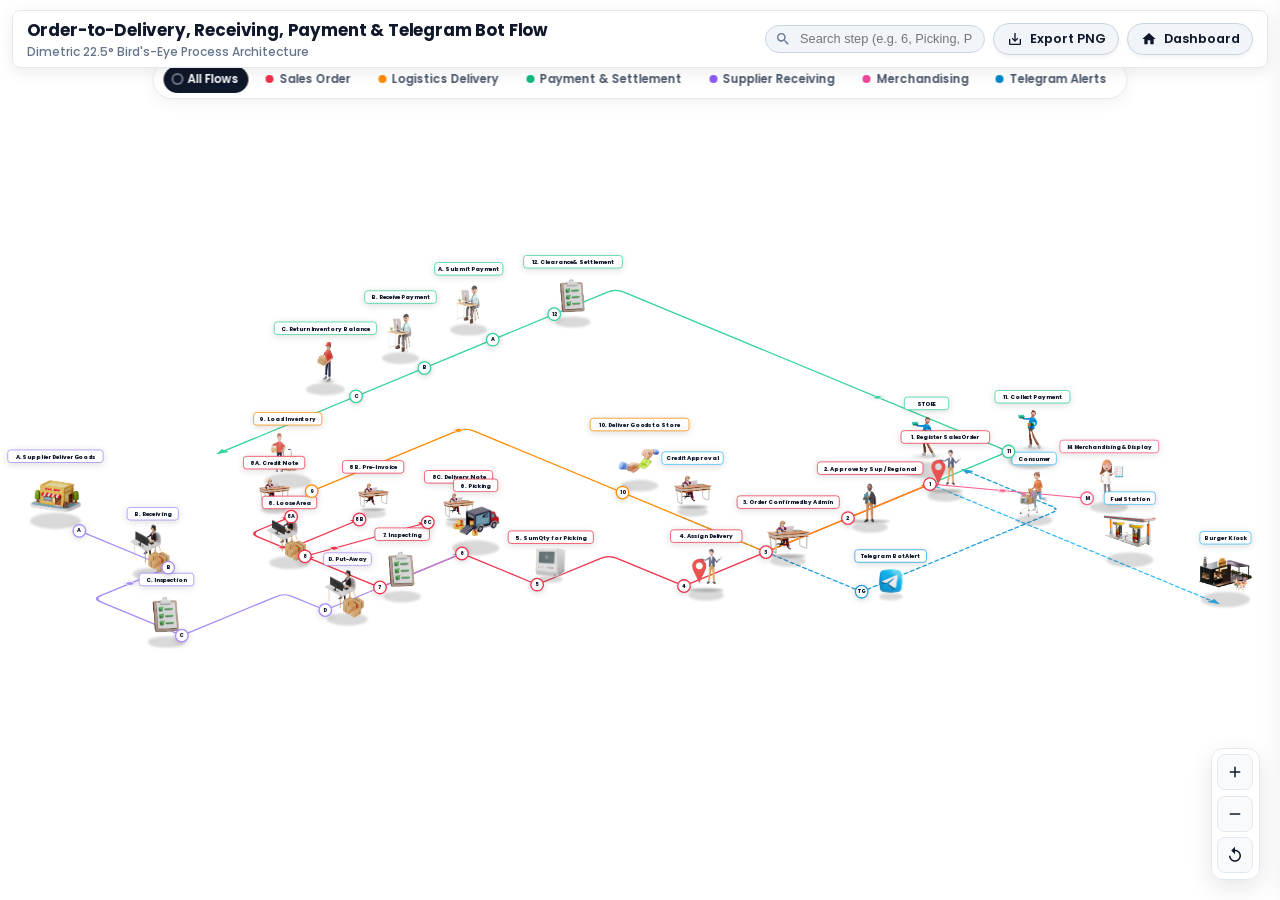
==== commit f98ba01e: "Add flow filter chips, step search input, click drawer, zoom controls, and export PNG" ====
--- a/index.html
+++ b/index.html
@@ -125,6 +125,326 @@
             fill: currentColor;
         }
 
+        /* Search Box in Header */
+        .search-box {
+            position: relative;
+            display: flex;
+            align-items: center;
+        }
+
+        .search-icon {
+            position: absolute;
+            left: 10px;
+            width: 16px;
+            height: 16px;
+            fill: #64748b;
+            pointer-events: none;
+        }
+
+        #step-search {
+            font-family: var(--font-family);
+            font-size: 0.8rem;
+            padding: 0.35rem 0.75rem 0.35rem 2.1rem;
+            border-radius: 9999px;
+            border: 1px solid var(--border-muted);
+            background: var(--surface-alt);
+            color: #0f172a;
+            outline: none;
+            width: 220px;
+            transition: all 0.2s ease;
+        }
+
+        #step-search:focus {
+            border-color: var(--primary-color);
+            background: #ffffff;
+            width: 260px;
+            box-shadow: 0 0 0 3px rgba(99, 102, 241, 0.15);
+        }
+
+        /* Filter Toolbar */
+        .filter-toolbar {
+            position: absolute;
+            top: 60px;
+            left: 50%;
+            transform: translateX(-50%);
+            display: flex;
+            align-items: center;
+            gap: 0.4rem;
+            background: rgba(255, 255, 255, 0.94);
+            border: 1px solid var(--border-subtle);
+            padding: 0.3rem 0.6rem;
+            border-radius: 9999px;
+            box-shadow: 0 4px 16px rgba(0, 0, 0, 0.06);
+            backdrop-filter: blur(10px);
+            z-index: 45;
+            max-width: 95vw;
+            overflow-x: auto;
+        }
+
+        .filter-chip {
+            display: inline-flex;
+            align-items: center;
+            gap: 0.35rem;
+            font-family: var(--font-family);
+            font-size: 0.725rem;
+            font-weight: 600;
+            color: #475569;
+            background: transparent;
+            border: 1px solid transparent;
+            padding: 0.25rem 0.6rem;
+            border-radius: 9999px;
+            cursor: pointer;
+            white-space: nowrap;
+            transition: all 0.2s ease;
+        }
+
+        .chip-dot {
+            width: 8px;
+            height: 8px;
+            border-radius: 50%;
+        }
+
+        .filter-chip:hover {
+            background: #f1f5f9;
+            color: #0f172a;
+        }
+
+        .filter-chip.active {
+            background: #0f172a;
+            color: #ffffff;
+            border-color: #0f172a;
+        }
+
+        .filter-chip.active .chip-dot {
+            box-shadow: 0 0 0 2px rgba(255,255,255,0.4);
+        }
+
+        /* Zoom Controls */
+        .zoom-controls {
+            position: absolute;
+            bottom: 20px;
+            right: 20px;
+            display: flex;
+            flex-direction: column;
+            gap: 0.35rem;
+            background: rgba(255, 255, 255, 0.94);
+            border: 1px solid var(--border-subtle);
+            padding: 0.35rem;
+            border-radius: 12px;
+            box-shadow: 0 8px 24px rgba(0, 0, 0, 0.1);
+            backdrop-filter: blur(10px);
+            z-index: 45;
+        }
+
+        .zoom-btn {
+            width: 36px;
+            height: 36px;
+            border-radius: 8px;
+            background: #f8fafc;
+            border: 1px solid #e2e8f0;
+            color: #0f172a;
+            display: flex;
+            align-items: center;
+            justify-content: center;
+            cursor: pointer;
+            transition: all 0.2s ease;
+        }
+
+        .zoom-btn:hover {
+            background: #0f172a;
+            color: #ffffff;
+            border-color: #0f172a;
+        }
+
+        .zoom-btn svg {
+            width: 18px;
+            height: 18px;
+            fill: currentColor;
+        }
+
+        /* Side Drawer */
+        .step-drawer {
+            position: fixed;
+            top: 0;
+            right: -380px;
+            width: 360px;
+            height: 100vh;
+            background: rgba(255, 255, 255, 0.96);
+            backdrop-filter: blur(16px);
+            border-left: 1px solid var(--border-subtle);
+            box-shadow: -10px 0 30px rgba(0, 0, 0, 0.12);
+            z-index: 200;
+            display: flex;
+            flex-direction: column;
+            transition: right 0.35s cubic-bezier(0.16, 1, 0.3, 1);
+        }
+
+        .step-drawer.open {
+            right: 0;
+        }
+
+        .drawer-header {
+            padding: 1.25rem;
+            border-bottom: 1px solid var(--border-subtle);
+            display: flex;
+            align-items: center;
+            justify-content: space-between;
+            background: #f8fafc;
+        }
+
+        .drawer-badge-title {
+            display: flex;
+            align-items: center;
+            gap: 0.75rem;
+        }
+
+        .drawer-badge {
+            display: inline-flex;
+            align-items: center;
+            justify-content: center;
+            min-width: 30px;
+            height: 30px;
+            padding: 0 6px;
+            border-radius: 50%;
+            background: #0284c7;
+            color: #ffffff;
+            font-weight: 800;
+            font-size: 0.9rem;
+        }
+
+        .drawer-title {
+            font-size: 1rem;
+            font-weight: 700;
+            color: #0f172a;
+            margin: 0;
+        }
+
+        .drawer-close-btn {
+            background: transparent;
+            border: none;
+            font-size: 1.5rem;
+            color: #64748b;
+            cursor: pointer;
+            padding: 0.2rem 0.5rem;
+            border-radius: 6px;
+            transition: all 0.2s ease;
+        }
+
+        .drawer-close-btn:hover {
+            background: #e2e8f0;
+            color: #0f172a;
+        }
+
+        .drawer-body {
+            padding: 1.25rem;
+            flex: 1;
+            overflow-y: auto;
+            display: flex;
+            flex-direction: column;
+            gap: 1.25rem;
+        }
+
+        .drawer-section {
+            display: flex;
+            flex-direction: column;
+            gap: 0.35rem;
+        }
+
+        .drawer-label {
+            font-size: 0.7rem;
+            font-weight: 700;
+            text-transform: uppercase;
+            letter-spacing: 0.05em;
+            color: #94a3b8;
+        }
+
+        .drawer-tag {
+            display: inline-block;
+            align-self: flex-start;
+            padding: 0.25rem 0.65rem;
+            border-radius: 6px;
+            background: #f1f5f9;
+            border: 1px solid #cbd5e1;
+            font-size: 0.8rem;
+            font-weight: 600;
+            color: #0f172a;
+        }
+
+        .drawer-text {
+            font-size: 0.9rem;
+            color: #334155;
+            line-height: 1.5;
+        }
+
+        .drawer-role-box {
+            display: flex;
+            align-items: center;
+            gap: 0.75rem;
+            padding: 0.75rem;
+            border-radius: 10px;
+            background: #f8fafc;
+            border: 1px solid #e2e8f0;
+        }
+
+        .role-icon {
+            font-size: 1.25rem;
+        }
+
+        .role-sub {
+            font-size: 0.75rem;
+            color: #64748b;
+        }
+
+        .drawer-info-pill {
+            font-size: 0.85rem;
+            font-weight: 600;
+            color: #0f172a;
+        }
+
+        .drawer-footer {
+            padding: 1rem 1.25rem;
+            border-top: 1px solid var(--border-subtle);
+            background: #f8fafc;
+        }
+
+        .drawer-action-btn {
+            display: flex;
+            align-items: center;
+            justify-content: center;
+            gap: 0.5rem;
+            width: 100%;
+            padding: 0.65rem;
+            border-radius: 8px;
+            background: #0f172a;
+            color: #ffffff;
+            font-size: 0.85rem;
+            font-weight: 600;
+            text-decoration: none;
+            transition: all 0.2s ease;
+        }
+
+        .drawer-action-btn:hover {
+            background: #0284c7;
+        }
+
+        /* Pulse animation for search highlight */
+        @keyframes pulseHalo {
+            0% { r: 17px; stroke-width: 3.5px; opacity: 1; }
+            50% { r: 24px; stroke-width: 6px; opacity: 0.8; }
+            100% { r: 17px; stroke-width: 3.5px; opacity: 1; }
+        }
+
+        .search-matched .node-circle {
+            animation: pulseHalo 1.5s infinite ease-in-out;
+            stroke: #0284c7 !important;
+            fill: #0f172a !important;
+        }
+
+        .search-matched .node-text {
+            fill: #ffffff !important;
+            font-size: 16px !important;
+        }
+
         /* Full Viewport Canvas */
         main {
             position: absolute;
@@ -375,12 +695,99 @@
             <div class="subtitle">Dimetric 22.5° Bird's-Eye Process Architecture</div>
         </div>
         <div class="controls">
+            <div class="search-box">
+                <svg class="search-icon" viewBox="0 0 24 24"><path d="M15.5 14h-.79l-.28-.27A6.471 6.471 0 0 0 16 9.5 6.5 6.5 0 1 0 9.5 16c1.61 0 3.09-.59 4.23-1.57l.27.28v.79l5 4.99L20.49 19l-4.99-5zm-6 0C7.01 14 5 11.99 5 9.5S7.01 5 9.5 5 14 7.01 14 9.5 11.99 14 9.5 14z"/></svg>
+                <input type="text" id="step-search" placeholder="Search step (e.g. 6, Picking, Payment)..." aria-label="Search workflow step">
+            </div>
+            <button type="button" class="btn-control" id="btn-export-png" title="Export Diagram as PNG Image">
+                <svg viewBox="0 0 24 24"><path d="M19 12v7H5v-7H3v7c0 1.1.9 2 2 2h14c1.1 0 2-.9 2-2v-7h-2zm-6 .58l2.59-2.58L17 11.41l-5 5-5-5 1.41-1.41L11 12.58V3h2v9.58z"/></svg>
+                <span>Export PNG</span>
+            </button>
             <a href="index.php" class="btn-control" title="Return to Dashboard">
                 <svg viewBox="0 0 24 24"><path d="M10 20v-6h4v6h5v-8h3L12 3 2 12h3v8z"/></svg>
                 <span>Dashboard</span>
             </a>
         </div>
     </header>
+
+    <!-- Floating Interactive Flow Filter Bar -->
+    <div class="filter-toolbar" role="toolbar" aria-label="Filter workflow routes">
+        <button class="filter-chip active" data-flow="all">
+            <span class="chip-dot" style="background:#0f172a"></span> All Flows
+        </button>
+        <button class="filter-chip" data-flow="red-route">
+            <span class="chip-dot" style="background:#F0324B"></span> Sales Order
+        </button>
+        <button class="filter-chip" data-flow="orange-route">
+            <span class="chip-dot" style="background:#FF8C00"></span> Logistics Delivery
+        </button>
+        <button class="filter-chip" data-flow="green-route">
+            <span class="chip-dot" style="background:#10B981"></span> Payment & Settlement
+        </button>
+        <button class="filter-chip" data-flow="purple-route">
+            <span class="chip-dot" style="background:#8B5CF6"></span> Supplier Receiving
+        </button>
+        <button class="filter-chip" data-flow="pink-route">
+            <span class="chip-dot" style="background:#EC4899"></span> Merchandising
+        </button>
+        <button class="filter-chip" data-flow="blue-telegram-route">
+            <span class="chip-dot" style="background:#0088CC"></span> Telegram Alerts
+        </button>
+    </div>
+
+    <!-- Floating Canvas Zoom Controls -->
+    <div class="zoom-controls">
+        <button class="zoom-btn" id="zoom-in" title="Zoom In (+)">
+            <svg viewBox="0 0 24 24"><path d="M19 13h-6v6h-2v-6H5v-2h6V5h2v6h6v2z"/></svg>
+        </button>
+        <button class="zoom-btn" id="zoom-out" title="Zoom Out (-)">
+            <svg viewBox="0 0 24 24"><path d="M19 13H5v-2h14v2z"/></svg>
+        </button>
+        <button class="zoom-btn" id="zoom-reset" title="Reset View (⟲)">
+            <svg viewBox="0 0 24 24"><path d="M12 5V1L7 6l5 5V7c3.31 0 6 2.69 6 6s-2.69 6-6 6-6-2.69-6-6H4c0 4.42 3.58 8 8 8s8-3.58 8-8-3.58-8-8-8z"/></svg>
+        </button>
+    </div>
+
+    <!-- Slide-Over Step Detail Drawer -->
+    <div id="step-drawer" class="step-drawer" aria-hidden="true">
+        <div class="drawer-header">
+            <div class="drawer-badge-title">
+                <span id="drawer-badge" class="drawer-badge">1</span>
+                <h2 id="drawer-title" class="drawer-title">Register Sales Order</h2>
+            </div>
+            <button class="drawer-close-btn" id="drawer-close" title="Close Side Drawer">&times;</button>
+        </div>
+        <div class="drawer-body">
+            <div class="drawer-section">
+                <div class="drawer-label">Flow Category</div>
+                <div id="drawer-category" class="drawer-tag">Sales Department</div>
+            </div>
+            <div class="drawer-section">
+                <div class="drawer-label">Step Description</div>
+                <p id="drawer-desc" class="drawer-text">Sales rep registers sales order into ERP system.</p>
+            </div>
+            <div class="drawer-section">
+                <div class="drawer-label">Assigned Roles & System</div>
+                <div class="drawer-role-box">
+                    <span class="role-icon">👤</span>
+                    <div>
+                        <strong id="drawer-role">Sales Representative / Admin</strong>
+                        <div class="role-sub">ERP Order Entry Module</div>
+                    </div>
+                </div>
+            </div>
+            <div class="drawer-section">
+                <div class="drawer-label">Estimated Duration</div>
+                <div id="drawer-duration" class="drawer-info-pill">⏱️ 3–5 minutes</div>
+            </div>
+        </div>
+        <div class="drawer-footer">
+            <a id="drawer-action-link" href="products.php" class="drawer-action-btn">
+                <span>Open System Module</span>
+                <svg viewBox="0 0 24 24" width="16" height="16" fill="currentColor"><path d="M10 6L8.59 7.41 13.17 12l-4.58 4.59L10 18l6-6z"/></svg>
+            </a>
+        </div>
+    </div>
 
     <main>
         <div class="diagram-wrapper">
@@ -812,6 +1219,7 @@
                     nodeG.addEventListener('mouseleave', handleNodeLeave);
                     nodeG.addEventListener('focus', handleNodeHover);
                     nodeG.addEventListener('blur', handleNodeLeave);
+                    nodeG.addEventListener('click', () => handleNodeClick(node, route));
 
                     nodesContainer.appendChild(nodeG);
                 });
@@ -871,6 +1279,10 @@
                     </g>
                 `;
 
+                uprightG.addEventListener('click', () => {
+                    handleNodeClick({ label: u.label, title: u.label, desc: 'Operational process billboard node.' }, { id: 'red-route' });
+                });
+
                 uprightContainer.appendChild(uprightG);
             });
 
@@ -948,8 +1360,198 @@
             tooltipEl.classList.remove('visible');
         }
 
+        function getCategoryName(routeId) {
+            switch(routeId) {
+                case 'red-route': return 'Sales Department';
+                case 'orange-route': return 'Logistics & Delivery';
+                case 'green-route': return 'Finance & Payment';
+                case 'purple-route': return 'Warehouse Receiving';
+                case 'pink-route': return 'Merchandising & Store';
+                case 'blue-telegram-route': return 'Telegram Bot Automation';
+                default: return 'Process Operations';
+            }
+        }
+
+        function getRoleName(label) {
+            switch(String(label)) {
+                case '1': return 'Sales Representative';
+                case '2': return 'Supervisor / Manager';
+                case '3': return 'Sales Admin';
+                case '4': return 'Logistics Dispatcher';
+                case '5': case '6': return 'Warehouse Operator';
+                case '7': case 'PC': return 'Quality Inspector';
+                case '8': case '8A': case '8B': case '8C': return 'Inventory Administrator';
+                case '9': case '10': return 'Delivery Driver';
+                case '11': case '12': case '11A': case '11B': case '11C': return 'Finance / Cashier';
+                case 'PA': case 'PB': case 'PD': return 'Receiving Dock Clerk';
+                case 'M': return 'Merchandiser';
+                default: return 'Operations Specialist';
+            }
+        }
+
+        function handleNodeClick(node, route) {
+            const drawerEl = document.getElementById('step-drawer');
+            if (!drawerEl) return;
+
+            document.getElementById('drawer-badge').textContent = node.label || '1';
+            document.getElementById('drawer-title').textContent = node.title || 'Step Detail';
+            document.getElementById('drawer-desc').textContent = node.desc || 'Operational step detail.';
+            document.getElementById('drawer-category').textContent = getCategoryName(route ? route.id : '');
+            document.getElementById('drawer-role').textContent = getRoleName(node.label);
+            
+            const actionLink = document.getElementById('drawer-action-link');
+            if (actionLink) {
+                if (['11', '12', '11A', '11B', '11C'].includes(String(node.label))) {
+                    actionLink.href = 'report_bi.php';
+                    actionLink.querySelector('span').textContent = 'Open Financial Report';
+                } else if (['PA', 'PB', 'PC', 'PD', '5', '6', '7', '8'].includes(String(node.label))) {
+                    actionLink.href = 'products.php';
+                    actionLink.querySelector('span').textContent = 'Open Inventory Products';
+                } else {
+                    actionLink.href = 'index.php';
+                    actionLink.querySelector('span').textContent = 'Open Sales Dashboard';
+                }
+            }
+
+            drawerEl.classList.add('open');
+            drawerEl.setAttribute('aria-hidden', 'false');
+        }
+
+        function closeStepDrawer() {
+            const drawerEl = document.getElementById('step-drawer');
+            if (drawerEl) {
+                drawerEl.classList.remove('open');
+                drawerEl.setAttribute('aria-hidden', 'true');
+            }
+        }
+
+        function initInteractiveFeatures() {
+            // 1. Flow Filter Chips
+            document.querySelectorAll('.filter-chip').forEach(chip => {
+                chip.addEventListener('click', () => {
+                    document.querySelectorAll('.filter-chip').forEach(c => c.classList.remove('active'));
+                    chip.classList.add('active');
+                    const selectedFlow = chip.dataset.flow;
+
+                    document.querySelectorAll('.route-path').forEach(path => {
+                        if (selectedFlow === 'all' || path.dataset.routeId === selectedFlow) {
+                            path.classList.remove('dimmed');
+                            if (selectedFlow !== 'all') path.classList.add('highlighted');
+                            else path.classList.remove('highlighted');
+                        } else {
+                            path.classList.add('dimmed');
+                            path.classList.remove('highlighted');
+                        }
+                    });
+
+                    document.querySelectorAll('.node-group').forEach(ng => {
+                        if (selectedFlow === 'all' || ng.dataset.routeId === selectedFlow) {
+                            ng.classList.remove('dimmed');
+                        } else {
+                            ng.classList.add('dimmed');
+                        }
+                    });
+                });
+            });
+
+            // 2. Step Search Input
+            const searchInput = document.getElementById('step-search');
+            if (searchInput) {
+                searchInput.addEventListener('input', (e) => {
+                    const query = e.target.value.toLowerCase().trim();
+                    document.querySelectorAll('.node-group').forEach(ng => {
+                        const title = (ng.dataset.title || '').toLowerCase();
+                        const desc = (ng.dataset.desc || '').toLowerCase();
+                        const label = (ng.dataset.nodeId || '').toLowerCase();
+
+                        if (!query) {
+                            ng.classList.remove('search-matched', 'dimmed');
+                        } else if (title.includes(query) || desc.includes(query) || label === query) {
+                            ng.classList.add('search-matched');
+                            ng.classList.remove('dimmed');
+                        } else {
+                            ng.classList.remove('search-matched');
+                            ng.classList.add('dimmed');
+                        }
+                    });
+                });
+            }
+
+            // 3. Side Drawer Close Listeners
+            document.getElementById('drawer-close')?.addEventListener('click', closeStepDrawer);
+            document.addEventListener('keydown', (e) => {
+                if (e.key === 'Escape') closeStepDrawer();
+            });
+
+            // 4. Zoom Controls
+            let zoomFactor = 1.0;
+            function applyZoomStep(factor) {
+                zoomFactor = Math.max(0.6, Math.min(2.5, zoomFactor * factor));
+                renderDiagramWithZoom(zoomFactor);
+            }
+
+            document.getElementById('zoom-in')?.addEventListener('click', () => applyZoomStep(1.25));
+            document.getElementById('zoom-out')?.addEventListener('click', () => applyZoomStep(0.8));
+            document.getElementById('zoom-reset')?.addEventListener('click', () => {
+                zoomFactor = 1.0;
+                renderDiagram();
+            });
+
+            // 5. Export PNG Canvas Handler
+            document.getElementById('btn-export-png')?.addEventListener('click', exportDiagramPNG);
+        }
+
+        function renderDiagramWithZoom(zoom = 1.0) {
+            const svg = document.getElementById('workflow-svg');
+            if (!svg) return;
+            const vb = svg.getAttribute('viewBox');
+            if (!vb) return;
+            const parts = vb.split(' ').map(Number);
+            if (parts.length < 4) return;
+            
+            const origW = parts[2];
+            const origH = parts[3];
+            const targetW = origW / zoom;
+            const targetH = origH / zoom;
+            const cx = parts[0] + origW / 2;
+            const cy = parts[1] + origH / 2;
+            const newX = cx - targetW / 2;
+            const newY = cy - targetH / 2;
+
+            svg.setAttribute('viewBox', `${newX.toFixed(1)} ${newY.toFixed(1)} ${targetW.toFixed(1)} ${targetH.toFixed(1)}`);
+        }
+
+        function exportDiagramPNG() {
+            const svg = document.getElementById('workflow-svg');
+            if (!svg) return;
+            const serializer = new XMLSerializer();
+            const svgString = serializer.serializeToString(svg);
+
+            const img = new Image();
+            const svgBlob = new Blob([svgString], { type: 'image/svg+xml;charset=utf-8' });
+            const url = URL.createObjectURL(svgBlob);
+
+            img.onload = () => {
+                const canvas = document.createElement('canvas');
+                canvas.width = 2400;
+                canvas.height = 1350;
+                const ctx = canvas.getContext('2d');
+                ctx.fillStyle = '#ffffff';
+                ctx.fillRect(0, 0, canvas.width, canvas.height);
+                ctx.drawImage(img, 0, 0, canvas.width, canvas.height);
+                URL.revokeObjectURL(url);
+
+                const link = document.createElement('a');
+                link.download = 'Order_to_Delivery_Workflow_Diagram.png';
+                link.href = canvas.toDataURL('image/png');
+                link.click();
+            };
+            img.src = url;
+        }
+
         document.addEventListener('DOMContentLoaded', () => {
             renderDiagram();
+            initInteractiveFeatures();
             window.addEventListener('resize', renderDiagram);
         });
     </script>
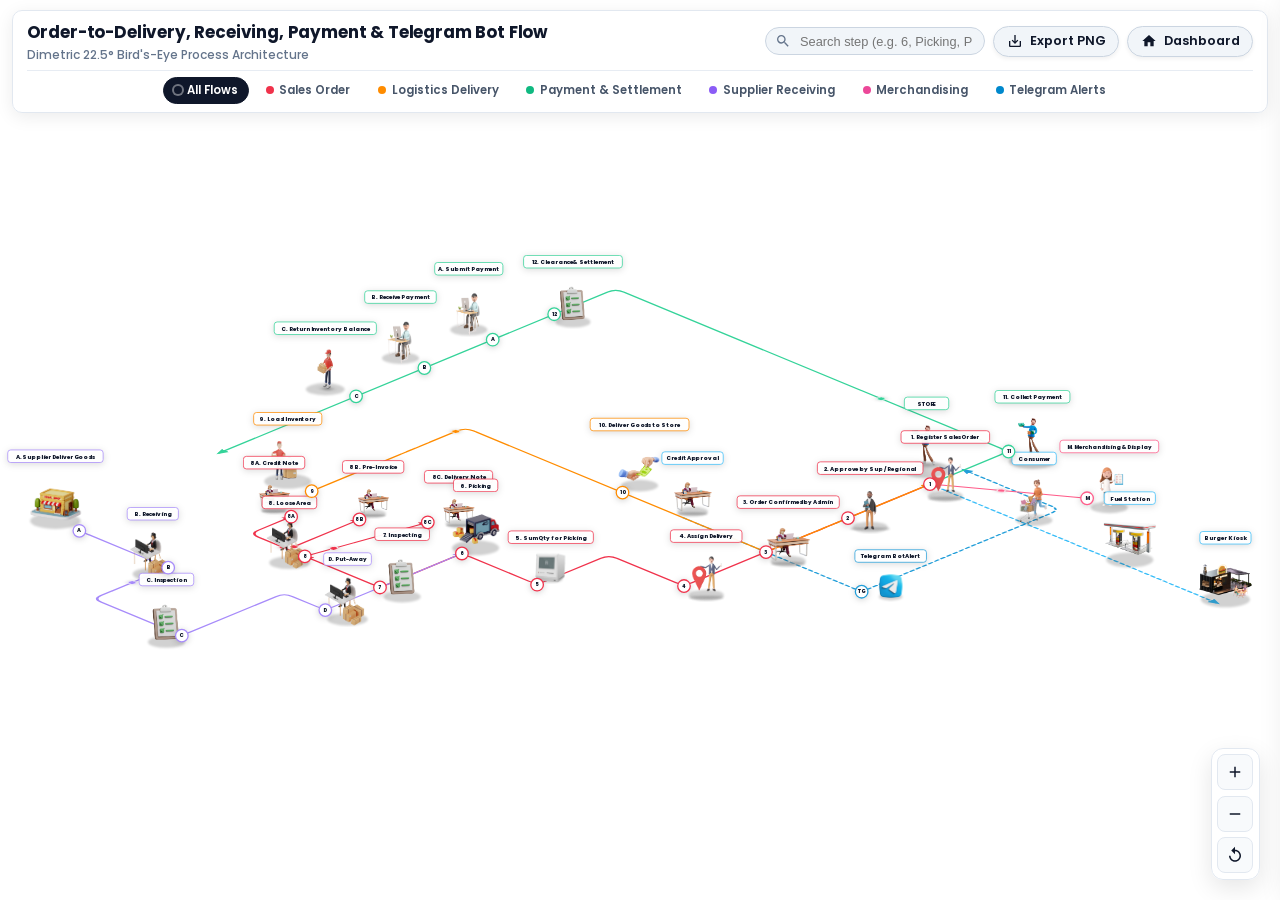
==== commit bb47698a: "style: enhance BI charts visuals and fix workflow diagram layout & ground shadow positioning" ====
--- a/index.html
+++ b/index.html
@@ -52,17 +52,25 @@
             top: 10px;
             left: 12px;
             right: 12px;
-            padding: 0.35rem 0.85rem;
+            padding: 0.5rem 0.85rem;
+            display: flex;
+            flex-direction: column;
+            gap: 0.4rem;
+            border: 1px solid var(--border-subtle);
+            background: rgba(255, 255, 255, 0.94);
+            backdrop-filter: blur(14px);
+            -webkit-backdrop-filter: blur(14px);
+            border-radius: 10px;
+            box-shadow: 0 4px 18px rgba(0, 0, 0, 0.08);
+            z-index: 50;
+        }
+
+        .header-top-row {
             display: flex;
             justify-content: space-between;
             align-items: center;
-            border: 1px solid var(--border-subtle);
-            background: rgba(255, 255, 255, 0.92);
-            backdrop-filter: blur(12px);
-            -webkit-backdrop-filter: blur(12px);
-            border-radius: 8px;
-            box-shadow: 0 4px 16px rgba(0, 0, 0, 0.08);
-            z-index: 50;
+            gap: 0.75rem;
+            flex-wrap: wrap;
         }
 
         .header-title-container {
@@ -88,6 +96,7 @@
             display: flex;
             align-items: center;
             gap: 0.5rem;
+            flex-wrap: wrap;
         }
 
         .btn-control {
@@ -161,24 +170,22 @@
             box-shadow: 0 0 0 3px rgba(99, 102, 241, 0.15);
         }
 
-        /* Filter Toolbar */
+        /* Integrated Filter Toolbar Sub-Row */
         .filter-toolbar {
-            position: absolute;
-            top: 60px;
-            left: 50%;
-            transform: translateX(-50%);
             display: flex;
             align-items: center;
+            justify-content: center;
             gap: 0.4rem;
-            background: rgba(255, 255, 255, 0.94);
-            border: 1px solid var(--border-subtle);
-            padding: 0.3rem 0.6rem;
-            border-radius: 9999px;
-            box-shadow: 0 4px 16px rgba(0, 0, 0, 0.06);
-            backdrop-filter: blur(10px);
-            z-index: 45;
-            max-width: 95vw;
+            background: transparent;
+            border: none;
+            border-top: 1px solid rgba(226, 232, 240, 0.8);
+            padding: 0.35rem 0 0 0;
+            border-radius: 0;
+            box-shadow: none;
+            backdrop-filter: none;
+            max-width: 100%;
             overflow-x: auto;
+            flex-wrap: wrap;
         }
 
         .filter-chip {
@@ -680,60 +687,76 @@
 
         @media (max-width: 768px) {
             header {
-                top: 8px; left: 8px; right: 8px;
-                padding: 0.5rem 1rem;
+                top: 6px; left: 6px; right: 6px;
+                padding: 0.4rem 0.65rem;
             }
-            h1 { font-size: 1rem; }
+            .header-top-row {
+                flex-direction: column;
+                align-items: stretch;
+                gap: 0.4rem;
+            }
+            .controls {
+                justify-content: space-between;
+                width: 100%;
+            }
+            #step-search { width: 140px; }
+            #step-search:focus { width: 160px; }
+            h1 { font-size: 0.925rem; }
+            .filter-toolbar {
+                justify-content: flex-start;
+            }
         }
     </style>
 </head>
 <body>
 
     <header>
-        <div class="header-title-container">
-            <h1>Order-to-Delivery, Receiving, Payment & Telegram Bot Flow</h1>
-            <div class="subtitle">Dimetric 22.5° Bird's-Eye Process Architecture</div>
+        <div class="header-top-row">
+            <div class="header-title-container">
+                <h1>Order-to-Delivery, Receiving, Payment & Telegram Bot Flow</h1>
+                <div class="subtitle">Dimetric 22.5° Bird's-Eye Process Architecture</div>
+            </div>
+            <div class="controls">
+                <div class="search-box">
+                    <svg class="search-icon" viewBox="0 0 24 24"><path d="M15.5 14h-.79l-.28-.27A6.471 6.471 0 0 0 16 9.5 6.5 6.5 0 1 0 9.5 16c1.61 0 3.09-.59 4.23-1.57l.27.28v.79l5 4.99L20.49 19l-4.99-5zm-6 0C7.01 14 5 11.99 5 9.5S7.01 5 9.5 5 14 7.01 14 9.5 11.99 14 9.5 14z"/></svg>
+                    <input type="text" id="step-search" placeholder="Search step (e.g. 6, Picking, Payment)..." aria-label="Search workflow step">
+                </div>
+                <button type="button" class="btn-control" id="btn-export-png" title="Export Diagram as PNG Image">
+                    <svg viewBox="0 0 24 24"><path d="M19 12v7H5v-7H3v7c0 1.1.9 2 2 2h14c1.1 0 2-.9 2-2v-7h-2zm-6 .58l2.59-2.58L17 11.41l-5 5-5-5 1.41-1.41L11 12.58V3h2v9.58z"/></svg>
+                    <span>Export PNG</span>
+                </button>
+                <a href="index.php" class="btn-control" title="Return to Dashboard">
+                    <svg viewBox="0 0 24 24"><path d="M10 20v-6h4v6h5v-8h3L12 3 2 12h3v8z"/></svg>
+                    <span>Dashboard</span>
+                </a>
+            </div>
         </div>
-        <div class="controls">
-            <div class="search-box">
-                <svg class="search-icon" viewBox="0 0 24 24"><path d="M15.5 14h-.79l-.28-.27A6.471 6.471 0 0 0 16 9.5 6.5 6.5 0 1 0 9.5 16c1.61 0 3.09-.59 4.23-1.57l.27.28v.79l5 4.99L20.49 19l-4.99-5zm-6 0C7.01 14 5 11.99 5 9.5S7.01 5 9.5 5 14 7.01 14 9.5 11.99 14 9.5 14z"/></svg>
-                <input type="text" id="step-search" placeholder="Search step (e.g. 6, Picking, Payment)..." aria-label="Search workflow step">
-            </div>
-            <button type="button" class="btn-control" id="btn-export-png" title="Export Diagram as PNG Image">
-                <svg viewBox="0 0 24 24"><path d="M19 12v7H5v-7H3v7c0 1.1.9 2 2 2h14c1.1 0 2-.9 2-2v-7h-2zm-6 .58l2.59-2.58L17 11.41l-5 5-5-5 1.41-1.41L11 12.58V3h2v9.58z"/></svg>
-                <span>Export PNG</span>
+
+        <!-- Integrated Flow Filter Bar -->
+        <div class="filter-toolbar" role="toolbar" aria-label="Filter workflow routes">
+            <button class="filter-chip active" data-flow="all">
+                <span class="chip-dot" style="background:#0f172a"></span> All Flows
             </button>
-            <a href="index.php" class="btn-control" title="Return to Dashboard">
-                <svg viewBox="0 0 24 24"><path d="M10 20v-6h4v6h5v-8h3L12 3 2 12h3v8z"/></svg>
-                <span>Dashboard</span>
-            </a>
+            <button class="filter-chip" data-flow="red-route">
+                <span class="chip-dot" style="background:#F0324B"></span> Sales Order
+            </button>
+            <button class="filter-chip" data-flow="orange-route">
+                <span class="chip-dot" style="background:#FF8C00"></span> Logistics Delivery
+            </button>
+            <button class="filter-chip" data-flow="green-route">
+                <span class="chip-dot" style="background:#10B981"></span> Payment & Settlement
+            </button>
+            <button class="filter-chip" data-flow="purple-route">
+                <span class="chip-dot" style="background:#8B5CF6"></span> Supplier Receiving
+            </button>
+            <button class="filter-chip" data-flow="pink-route">
+                <span class="chip-dot" style="background:#EC4899"></span> Merchandising
+            </button>
+            <button class="filter-chip" data-flow="blue-telegram-route">
+                <span class="chip-dot" style="background:#0088CC"></span> Telegram Alerts
+            </button>
         </div>
     </header>
-
-    <!-- Floating Interactive Flow Filter Bar -->
-    <div class="filter-toolbar" role="toolbar" aria-label="Filter workflow routes">
-        <button class="filter-chip active" data-flow="all">
-            <span class="chip-dot" style="background:#0f172a"></span> All Flows
-        </button>
-        <button class="filter-chip" data-flow="red-route">
-            <span class="chip-dot" style="background:#F0324B"></span> Sales Order
-        </button>
-        <button class="filter-chip" data-flow="orange-route">
-            <span class="chip-dot" style="background:#FF8C00"></span> Logistics Delivery
-        </button>
-        <button class="filter-chip" data-flow="green-route">
-            <span class="chip-dot" style="background:#10B981"></span> Payment & Settlement
-        </button>
-        <button class="filter-chip" data-flow="purple-route">
-            <span class="chip-dot" style="background:#8B5CF6"></span> Supplier Receiving
-        </button>
-        <button class="filter-chip" data-flow="pink-route">
-            <span class="chip-dot" style="background:#EC4899"></span> Merchandising
-        </button>
-        <button class="filter-chip" data-flow="blue-telegram-route">
-            <span class="chip-dot" style="background:#0088CC"></span> Telegram Alerts
-        </button>
-    </div>
 
     <!-- Floating Canvas Zoom Controls -->
     <div class="zoom-controls">
@@ -1258,12 +1281,13 @@
 
                 const shadowMarkup = u.assetImg ? `
                     <!-- Dark Ellipse Ground Shadow -->
-                    <ellipse class="ground-shadow" cx="0" cy="0" rx="${shadowRx}" ry="${shadowRy}" fill="#000000" fill-opacity="0.15" filter="url(#shadow-blur)"/>
+                    <ellipse class="ground-shadow" cx="0" cy="0" rx="${shadowRx}" ry="${shadowRy}" fill="#000000" fill-opacity="0.18" filter="url(#shadow-blur)"/>
                 ` : '';
 
+                const imgYOffset = Math.round(u.height * 0.12) + 4;
                 const imageMarkup = u.assetImg ? `
                     <!-- Moderately Scaled Asset Image Bottom-Center Anchored -->
-                    <g class="upright-image-container" transform="translate(${-u.width / 2}, ${-u.height})">
+                    <g class="upright-image-container" transform="translate(${-u.width / 2}, ${-u.height + imgYOffset})">
                         ${getUprightContent(u.width, u.height, u.assetImg)}
                     </g>
                 ` : '';
